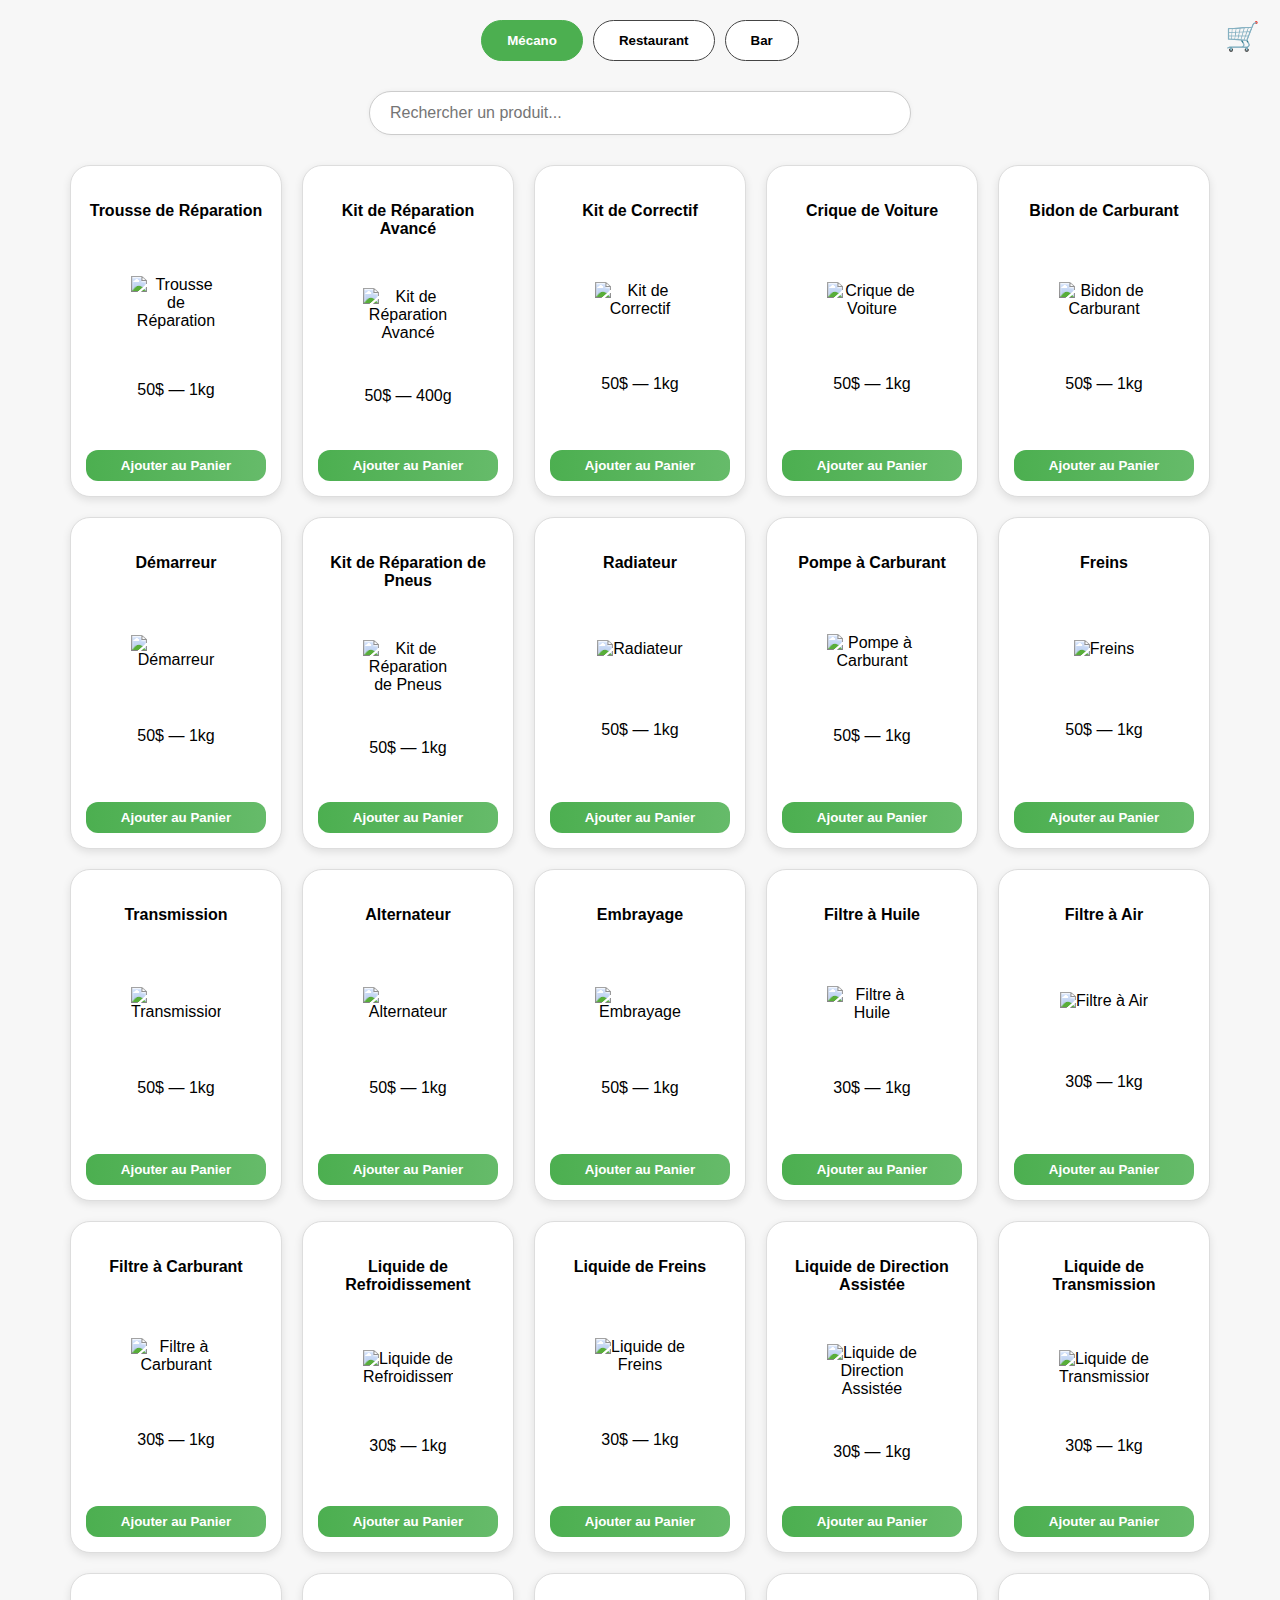
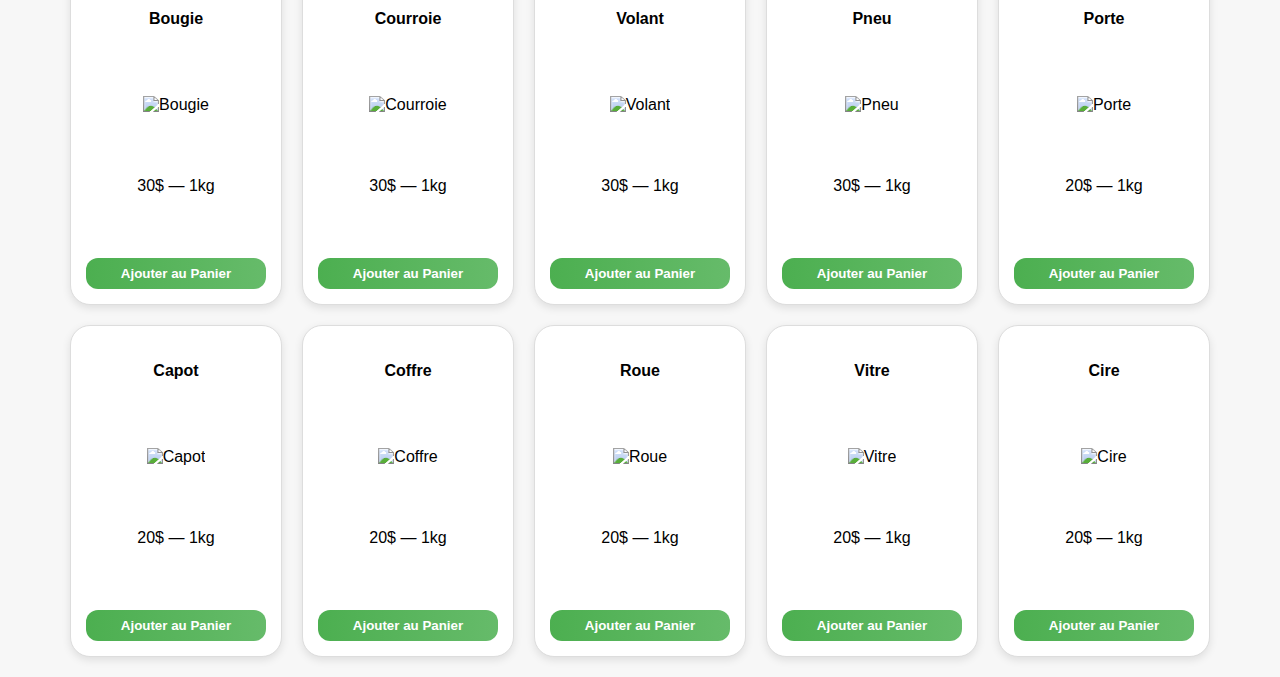
==== index.html @ b447a34f "ajout poids" ====
<!DOCTYPE html>
<html lang="fr">

<head>
  <meta charset="UTF-8" />
  <meta name="viewport" content="width=device-width, initial-scale=1.0" />
  <title>Boutique RP</title>
  <link rel="stylesheet" href="style.css">
</head>

<body>

  <div class="nav">
    <button onclick="filterSection('mecano')" id="btn-mecano">Mécano</button>
    <button onclick="filterSection('restaurant')" id="btn-restaurant">Restaurant</button>
    <button onclick="filterSection('bar')" id="btn-bar">Bar</button>
  </div>

  <div class="cart-icon" onclick="goToCart()">
    🛒
    <span id="cart-count">0</span>
  </div>


  <div id="notif"
    style="display: none; position: fixed; top: 20px; right: 120px; background: #4caf50; color: white; padding: 10px 20px; border-radius: 8px; z-index: 1000;">
    Produit ajouté au panier !
  </div>



  <div class="search-container">
    <input type="text" id="search-input" placeholder="Rechercher un produit..." oninput="filterProducts()">
  </div>

  <div class="products" id="product-list">
    <!-- Les produits dynamiques seront injectés ici -->
  </div>

  <script>
    const products = {
      mecano: [
        { name: "Trousse de Réparation", price: 50, weight: 1.0, unit: "kg", img: "https://cdn-icons-png.flaticon.com/512/1046/1046756.png" },
        { name: "Kit de Réparation Avancé", price: 50, weight: 0.4,unit: "g", img: "https://cdn-icons-png.flaticon.com/512/1046/1046766.png" },
        { name: "Kit de Correctif", price: 50, weight: 1.0,unit: "kg", img: "https://cdn-icons-png.flaticon.com/512/1046/1046775.png" },
        { name: "Crique de Voiture", price: 50, weight: 1.0,unit: "kg", img: "https://cdn-icons-png.flaticon.com/512/809/809957.png" },
        { name: "Bidon de Carburant", price: 50, weight: 1.0,unit: "kg", img: "https://cdn-icons-png.flaticon.com/512/1147/1147930.png" },
        { name: "Démarreur", price: 50, weight: 1.0,unit: "kg", img: "https://cdn-icons-png.flaticon.com/512/4264/4264749.png" },
        { name: "Kit de Réparation de Pneus", price: 50, weight: 1.0,unit: "kg", img: "https://cdn-icons-png.flaticon.com/512/590/590673.png" },
        { name: "Radiateur", price: 50, weight: 1.0,unit: "kg", img: "https://cdn-icons-png.flaticon.com/512/590/590690.png" },
        { name: "Pompe à Carburant", price: 50, weight: 1.0,unit: "kg", img: "https://cdn-icons-png.flaticon.com/512/590/590669.png" },
        { name: "Freins", price: 50, weight: 1.0,unit: "kg", img: "https://cdn-icons-png.flaticon.com/512/590/590675.png" },
        { name: "Transmission", price: 50, weight: 1.0,unit: "kg", img: "https://cdn-icons-png.flaticon.com/512/590/590692.png" },
        { name: "Alternateur", price: 50, weight: 1.0,unit: "kg", img: "https://cdn-icons-png.flaticon.com/512/590/590693.png" },
        { name: "Embrayage", price: 50, weight: 1.0,unit: "kg", img: "https://cdn-icons-png.flaticon.com/512/590/590691.png" },
        { name: "Filtre à Huile", price: 30, weight: 1.0,unit: "kg", img: "https://cdn-icons-png.flaticon.com/512/1046/1046760.png" },
        { name: "Filtre à Air", price: 30, weight: 1.0,unit: "kg", img: "https://cdn-icons-png.flaticon.com/512/1046/1046760.png" },
        { name: "Filtre à Carburant", price: 30, weight: 1.0,unit: "kg", img: "https://cdn-icons-png.flaticon.com/512/1046/1046760.png" },
        { name: "Liquide de Refroidissement", price: 30, weight: 1.0,unit: "kg", img: "https://cdn-icons-png.flaticon.com/512/1046/1046752.png" },
        { name: "Liquide de Freins", price: 30, weight: 1.0,unit: "kg", img: "https://cdn-icons-png.flaticon.com/512/1046/1046752.png" },
        { name: "Liquide de Direction Assistée", price: 30, weight: 1.0,unit: "kg", img: "https://cdn-icons-png.flaticon.com/512/1046/1046752.png" },
        { name: "Liquide de Transmission", price: 30, weight: 1.0,unit: "kg", img: "https://cdn-icons-png.flaticon.com/512/1046/1046752.png" },
        { name: "Bougie", price: 30, weight: 1.0,unit: "kg", img: "https://cdn-icons-png.flaticon.com/512/1046/1046750.png" },
        { name: "Courroie", price: 30, weight: 1.0,unit: "kg", img: "https://cdn-icons-png.flaticon.com/512/1046/1046750.png" },
        { name: "Volant", price: 30, weight: 1.0,unit: "kg", img: "https://cdn-icons-png.flaticon.com/512/1046/1046784.png" },
        { name: "Pneu", price: 30, weight: 1.0,unit: "kg", img: "https://cdn-icons-png.flaticon.com/512/590/590688.png" },
        { name: "Porte", price: 20, weight: 1.0,unit: "kg", img: "https://cdn-icons-png.flaticon.com/512/1046/1046756.png" },
        { name: "Capot", price: 20, weight: 1.0,unit: "kg", img: "https://cdn-icons-png.flaticon.com/512/1046/1046756.png" },
        { name: "Coffre", price: 20, weight: 1.0,unit: "kg", img: "https://cdn-icons-png.flaticon.com/512/1046/1046756.png" },
        { name: "Roue", price: 20, weight: 1.0,unit: "kg", img: "https://cdn-icons-png.flaticon.com/512/1046/1046756.png" },
        { name: "Vitre", price: 20, weight: 1.0,unit: "kg", img: "https://cdn-icons-png.flaticon.com/512/1046/1046756.png" },
        { name: "Cire", price: 20, weight: 1.0,unit: "kg", img: "https://cdn-icons-png.flaticon.com/512/1046/1046756.png" }
      ],
      restaurant: [
        { name: "Biberon de Sauce Mayo", price: 10, weight: 1.0,unit: "kg", img: "https://cdn-icons-png.flaticon.com/512/1046/1046784.png" },
        { name: "Biberon de Sauce Ketchup", price: 10, weight: 1.0,unit: "kg", img: "https://cdn-icons-png.flaticon.com/512/1046/1046760.png" },
        { name: "Biberon de Sauce Poivre", price: 10, weight: 1.0,unit: "kg", img: "https://cdn-icons-png.flaticon.com/512/590/590663.png" },
        { name: "Biberon de Sauce Blanche", price: 10, weight: 1.0,unit: "kg", img: "https://cdn-icons-png.flaticon.com/512/1046/1046775.png" },
        { name: "Sauce Harissa", price: 10, weight: 1.0,unit: "kg", img: "https://cdn-icons-png.flaticon.com/512/1046/1046756.png" },
        { name: "Sauce Béarnaise", price: 10, weight: 1.0,unit: "kg", img: "https://cdn-icons-png.flaticon.com/512/1046/1046766.png" },
        { name: "Sauce Biggy Burger", price: 10, weight: 1.0,unit: "kg", img: "https://cdn-icons-png.flaticon.com/512/877/877951.png" },
        { name: "Sauce Aigre Douce", price: 10, weight: 1.0,unit: "kg", img: "https://cdn-icons-png.flaticon.com/512/1046/1046752.png" },
        { name: "Sauce Poisson", price: 10, weight: 1.0,unit: "kg", img: "https://cdn-icons-png.flaticon.com/512/1046/1046750.png" },
        { name: "Tabasco", price: 10, weight: 1.0,unit: "kg", img: "https://cdn-icons-png.flaticon.com/512/1147/1147545.png" },
        { name: "Sac de Nuggets", price: 10, weight: 1.0,unit: "kg", img: "https://cdn-icons-png.flaticon.com/512/590/590686.png" },
        { name: "Sac de Frites", price: 10, weight: 1.0,unit: "kg", img: "https://cdn-icons-png.flaticon.com/512/3075/3075977.png" },
        { name: "Sac d’Oignons Rings", price: 10, weight: 1.0,unit: "kg", img: "https://cdn-icons-png.flaticon.com/512/590/590690.png" },
        { name: "Sac de Tenders", price: 10, weight: 1.0,unit: "kg", img: "https://cdn-icons-png.flaticon.com/512/590/590687.png" },
        { name: "Pain Sandwich", price: 3, weight: 1.0,unit: "kg", img: "https://cdn-icons-png.flaticon.com/512/590/590685.png" },
        { name: "Pain de Mie", price: 3, weight: 1.0,unit: "kg", img: "https://cdn-icons-png.flaticon.com/512/616/616408.png" },
        { name: "Pain", price: 3, weight: 1.0,unit: "kg", img: "https://cdn-icons-png.flaticon.com/512/135/135763.png" },
        { name: "Oignon", price: 2, weight: 1.0,unit: "kg", img: "https://cdn-icons-png.flaticon.com/512/4264/4264749.png" },
        { name: "Salade", price: 2, weight: 1.0,unit: "kg", img: "https://cdn-icons-png.flaticon.com/512/4264/4264783.png" },
        { name: "Champignon", price: 2, weight: 1.0,unit: "kg", img: "https://cdn-icons-png.flaticon.com/512/135/135646.png" },
        { name: "Avocat", price: 2, weight: 1.0,unit: "kg", img: "https://cdn-icons-png.flaticon.com/512/590/590673.png" },
        { name: "Oignon Frit", price: 2, weight: 1.0,unit: "kg", img: "https://cdn-icons-png.flaticon.com/512/4264/4264695.png" },
        { name: "Concombre", price: 2, weight: 1.0,unit: "kg", img: "https://cdn-icons-png.flaticon.com/512/4264/4264743.png" },
        { name: "Pomme de Terre", price: 2, weight: 1.0,unit: "kg", img: "https://cdn-icons-png.flaticon.com/512/590/590688.png" },
        { name: "Carotte", price: 2, weight: 1.0,unit: "kg", img: "https://cdn-icons-png.flaticon.com/512/135/135687.png" },
        { name: "Piment", price: 2, weight: 1.0,unit: "kg", img: "https://cdn-icons-png.flaticon.com/512/4264/4264725.png" },
        { name: "Pomme", price: 2, weight: 1.0,unit: "kg", img: "https://cdn-icons-png.flaticon.com/512/590/590685.png" },
        { name: "Poulet", price: 2, weight: 1.0,unit: "kg", img: "https://cdn-icons-png.flaticon.com/512/590/590695.png" },
        { name: "Jambon", price: 2, weight: 1.0,unit: "kg", img: "https://cdn-icons-png.flaticon.com/512/590/590672.png" },
        { name: "Bacon", price: 2, weight: 1.0,unit: "kg", img: "https://cdn-icons-png.flaticon.com/512/590/590675.png" },
        { name: "Gambas", price: 2, weight: 1.0,unit: "kg", img: "https://cdn-icons-png.flaticon.com/512/3049/3049401.png" },
        { name: "Saucisse", price: 2, weight: 1.0,unit: "kg", img: "https://cdn-icons-png.flaticon.com/512/590/590669.png" },
        { name: "Chorizo", price: 2, weight: 1.0,unit: "kg", img: "https://cdn-icons-png.flaticon.com/512/2535/2535521.png" },
        { name: "Steak de Soja", price: 2, weight: 1.0,unit: "kg", img: "https://cdn-icons-png.flaticon.com/512/590/590691.png" },
        { name: "Oeuf", price: 2, weight: 1.0,unit: "kg", img: "https://cdn-icons-png.flaticon.com/512/184/184514.png" },
        { name: "Perles", price: 2, weight: 1.0,unit: "kg", img: "https://cdn-icons-png.flaticon.com/512/2769/2769276.png" },
        { name: "Mozzarella", price: 2, weight: 1.0,unit: "kg", img: "https://cdn-icons-png.flaticon.com/512/590/590693.png" },
        { name: "Tranches de Fromage", price: 2, weight: 1.0,unit: "kg", img: "https://cdn-icons-png.flaticon.com/512/590/590692.png" },
        { name: "Tortilla", price: 2, weight: 1.0,unit: "kg", img: "https://cdn-icons-png.flaticon.com/512/590/590695.png" },
        { name: "Pâte à Lasagne", price: 2, weight: 1.0,unit: "kg", img: "https://cdn-icons-png.flaticon.com/512/3187/3187909.png" },
        { name: "Farine", price: 2, weight: 1.0,unit: "kg", img: "https://cdn-icons-png.flaticon.com/512/2707/2707424.png" },
        { name: "Crème Anglaise", price: 2, weight: 1.0,unit: "kg", img: "https://cdn-icons-png.flaticon.com/512/2707/2707424.png" },
        { name: "Chocolat", price: 2, weight: 1.0,unit: "kg", img: "https://cdn-icons-png.flaticon.com/512/2707/2707424.png" }
      ],
      bar: [
        { name: "Liqueur de Pèche", price: 2, weight: 1.0,unit: "kg", img: "images/bar/peche.png" },
        { name: "Jus de Pamplemousse", price: 2, weight: 1.0,unit: "kg", img: "images/bar/pamplemousse.png" },
        { name: "Jus de Framboise", price: 2, weight: 1.0,unit: "kg", img: "images/bar/framboise.png" },
        { name: "Jus de Cranberry", price: 2, weight: 1.0,unit: "kg", img: "images/bar/cranberry.png" },
        { name: "Jus d'Abricot", price: 2, weight: 1.0,unit: "kg", img: "images/bar/abricot.png" },
        { name: "Jus d'Orange", price: 2, weight: 1.0,unit: "kg", img: "images/bar/orange.png" },
        { name: "Jus d'Ananas", price: 2, weight: 1.0,unit: "kg", img: "images/bar/ananas.png" },
        { name: "Jus de Citron", price: 2, weight: 1.0,unit: "kg", img: "images/bar/citron.png" },
        { name: "Verre à Cocktail", price: 2, weight: 1.0,unit: "kg", img: "images/bar/verre_cocktail.png" },
        { name: "Feuille de Basilic", price: 2, weight: 1.0,unit: "kg", img: "images/bar/feuille_basilic.png" },
        { name: "Feuille de Menthe", price: 2, weight: 1.0,unit: "kg", img: "images/bar/feuille_menthe.png" },
        { name: "Citron", price: 2, weight: 1.0,unit: "kg", img: "images/bar/citron_entier.png" },
        { name: "Mangue", price: 2, weight: 1.0,unit: "kg", img: "images/bar/mangue.png" },
        { name: "Banane", price: 2, weight: 1.0,unit: "kg", img: "images/bar/banane.png" },
        { name: "Junk Energy Drink", price: 2, weight: 1.0,unit: "kg", img: "images/bar/energy_drink.png" },
        { name: "Sirop de Grenadine", price: 2, weight: 1.0,unit: "kg", img: "images/bar/grenadine.png" },
        { name: "Sirop de Sucre de Canne", price: 2, weight: 1.0,unit: "kg", img: "images/bar/sucre_canne.png" },
        { name: "Sucre", price: 2, weight: 1.0,unit: "kg", img: "images/bar/sucre.png" },
        { name: "Limonade Rose", price: 2, weight: 1.0,unit: "kg", img: "images/bar/limonade_rose.png" }
      ],
    };

    let currentSection = "mecano";

    function getCart() {
      return JSON.parse(localStorage.getItem("cart")) || [];
    }

    function setCart(cart) {
      localStorage.setItem("cart", JSON.stringify(cart));
    }

    function updateCartCount() {
      const cart = getCart();
      const total = cart.reduce((sum, item) => sum + item.quantity, 0);
      const countEl = document.getElementById("cart-count");

      if (total > 0) {
        countEl.style.display = "inline-block";
        countEl.textContent = total;
      } else {
        countEl.style.display = "none";
      }
    }

    function addToCart(name, price, img, weight, unit) {
      let cart = getCart();
      const existing = cart.find(p => p.name === name);
      if (existing) {
        existing.quantity += 1;
      } else {
        cart.push({ name, price, quantity: 1, img, weight, unit });
      }
      setCart(cart);
      updateCartCount();

      // Affichage visuel sans alerte
      const notif = document.getElementById("notif");
      notif.textContent = `${name} ajouté au panier !`;
      notif.style.display = "block";
      setTimeout(() => {
        notif.style.display = "none";
      }, 2000);
    }

    function filterSection(section) {
      currentSection = section;
      document.querySelectorAll(".nav button").forEach(btn => btn.classList.remove("active"));
      document.getElementById(`btn-${section}`).classList.add("active");
      document.getElementById("search-input").value = "";
      renderProducts(products[section]);
    }

    function renderProducts(list) {
      const container = document.getElementById("product-list");
      container.innerHTML = "";

      list.forEach(product => {
        const safeName = product.name.replace(/'/g, "\\'");
        const safeImg = product.img ? product.img.replace(/'/g, "\\'") : '';

        const div = document.createElement("div");
        div.className = "product";
        div.innerHTML = `
      <h4>${product.name}</h4>
      ${product.img ? `<img src="${product.img}" alt="${product.name}" />` : ''}
      <p>${product.price}$ — ${product.weight ? (product.unit === 'g' ? product.weight * 1000 + 'g' : product.weight + 'kg') : "?"}</p>
      <button class="add-btn" onclick="addToCart('${safeName}', ${product.price}, '${safeImg}', ${product.weight || 0}, '${product.unit || ''}')">Ajouter au Panier</button>
`;
        div.style.opacity = 0;
        container.appendChild(div);
        setTimeout(() => div.style.opacity = 1, 50);
      });
    }

    function filterProducts() {
      const search = document.getElementById("search-input").value.toLowerCase();
      const filtered = products[currentSection].filter(product => product.name.toLowerCase().includes(search));
      renderProducts(filtered);
    }

    function goToCart() {
      window.location.href = "panier.html";
    }

    // Initialisation
    document.addEventListener("DOMContentLoaded", () => {
      const urlParams = new URLSearchParams(window.location.search);
      const section = urlParams.get("section") || "mecano";
      filterSection(section);
      updateCartCount();
    });


  </script>
</body>

</html>
---- style.css ----
body {
  font-family: Arial, sans-serif;
  margin: 0;
  padding: 20px;
  background-color: #f7f7f7;
}

.nav {
  display: flex;
  justify-content: center;
  gap: 10px;
  margin-bottom: 30px;
  flex-wrap: wrap;
}

.nav button {
  padding: 12px 25px;
  border-radius: 30px;
  border: 1px solid #444;
  background-color: white;
  cursor: pointer;
  transition: all 0.3s;
  font-weight: 600;
}

.nav button:hover {
  background-color: #444;
  color: white;
}

.nav button.active {
  background-color: #4CAF50;
  color: white;
  border-color: #4CAF50;
}

.products {
  display: flex;
  flex-wrap: wrap;
  justify-content: center;
  gap: 20px;
}

.product {
  width: 180px;
  height: 300px;
  /* ← fixe la hauteur */
  display: flex;
  flex-direction: column;
  justify-content: space-between;
  /* espace entre haut (titre/image) et bas (bouton) */
  background-color: white;
  border: 1px solid #ddd;
  border-radius: 20px;
  padding: 15px;
  text-align: center;
  box-shadow: 0 3px 8px rgba(0, 0, 0, 0.1);
  transition: transform 0.2s ease, box-shadow 0.2s ease;
}

.product img {
  max-width: 90px;
  max-height: 90px; /* ← ajoute cette ligne */
  margin: 10px auto;
  display: block;
  object-fit: contain; /* pour éviter la déformation */
}


.product:hover {
  transform: scale(1.04);
  box-shadow: 0 6px 12px rgba(0, 0, 0, 0.2);
}

.product img {
  max-width: 90px;
  margin: 10px auto;
  display: block;
}

.add-btn {
  margin-top: 10px;
  background: linear-gradient(to right, #4CAF50, #66BB6A);
  padding: 8px 16px;
  border-radius: 12px;
  border: none;
  color: white;
  font-weight: bold;
  cursor: pointer;
  transition: background 0.3s;
}

.add-btn:hover {
  background: linear-gradient(to right, #388E3C, #43A047);
}

.cart-icon {
  position: fixed;
  /* change de absolute à fixed */
  top: 20px;
  right: 20px;
  font-size: 28px;
  cursor: pointer;
  transition: transform 0.2s;
  z-index: 1001;
  /* pour qu'elle passe devant le reste */
}


.cart-icon:hover {
  transform: scale(1.15);
}

.search-container {
  max-width: 900px;
  margin: 0 auto 30px;
  text-align: center;
}

#search-input {
  width: 60%;
  max-width: 500px;
  padding: 12px 20px;
  border: 1px solid #ccc;
  border-radius: 25px;
  font-size: 16px;
  outline: none;
  transition: all 0.3s ease;
  box-shadow: 0 0 5px rgba(0, 0, 0, 0.05);
}

#search-input:focus {
  border-color: #66bb6a;
  box-shadow: 0 0 10px rgba(102, 187, 106, 0.3);
}

#cart-count {
  position: absolute;
  top: -8px;
  right: -8px;
  background: red;
  color: white;
  font-size: 12px;
  padding: 2px 6px;
  border-radius: 50%;
  display: none;
}

@media screen and (max-width: 600px) {
  .products {
    flex-direction: column;
    align-items: center;
  }

  .product {
    width: 80%;
  }
}
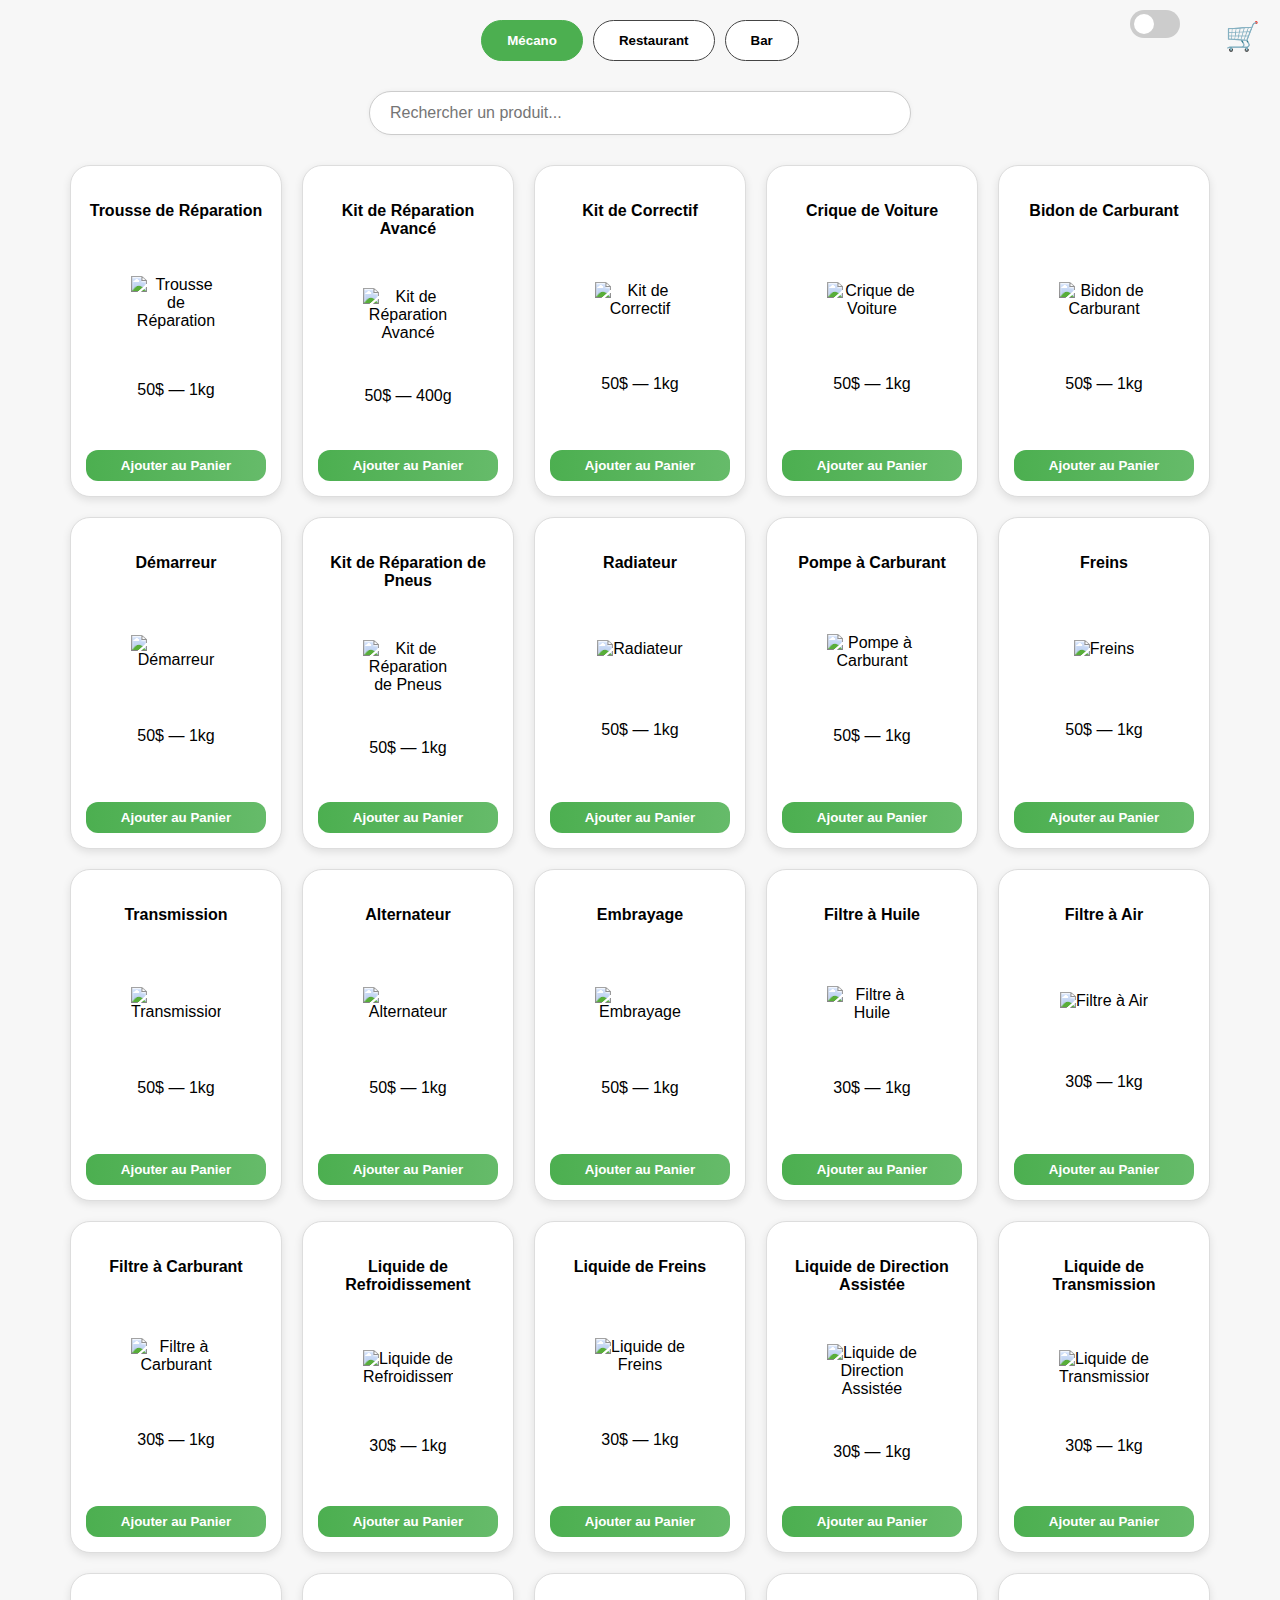
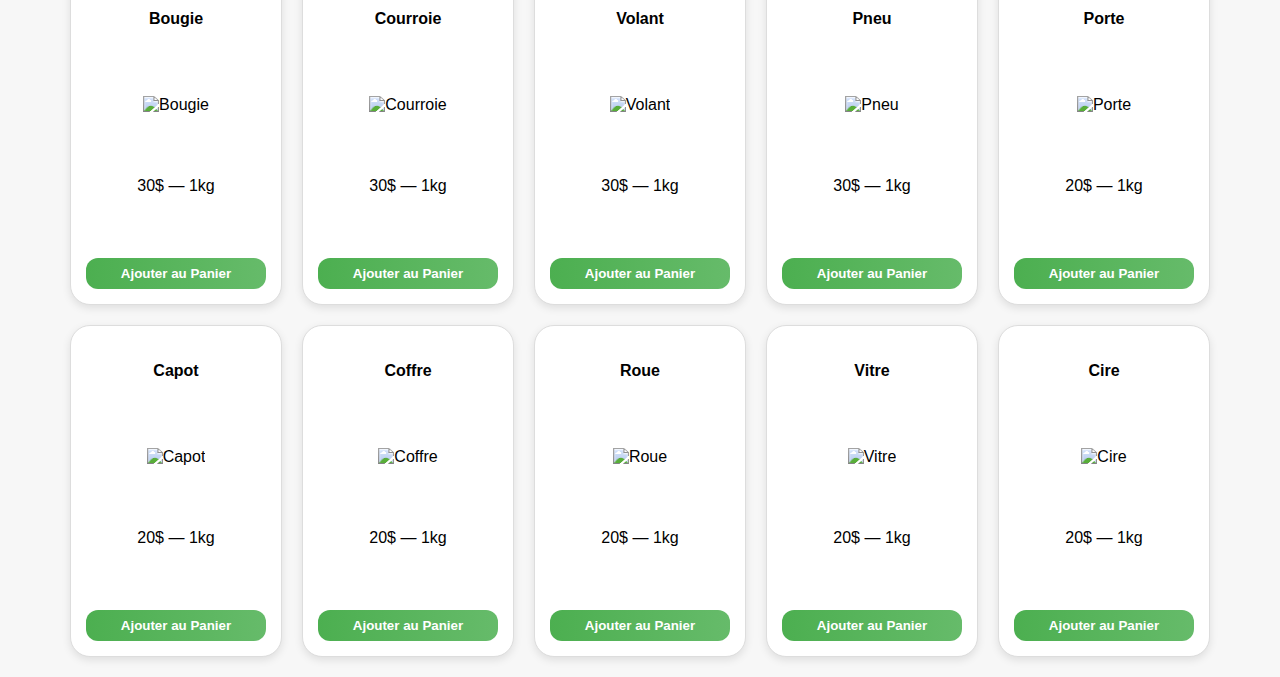
==== commit 0c9a426c: "facture et mode nuit" ====
--- a/index.html
+++ b/index.html
@@ -21,6 +21,10 @@
     <span id="cart-count">0</span>
   </div>
 
+  <label class="switch">
+    <input type="checkbox" id="dark-toggle">
+    <span class="slider round"></span>
+  </label>
 
   <div id="notif"
     style="display: none; position: fixed; top: 20px; right: 120px; background: #4caf50; color: white; padding: 10px 20px; border-radius: 8px; z-index: 1000;">
@@ -41,101 +45,101 @@
     const products = {
       mecano: [
         { name: "Trousse de Réparation", price: 50, weight: 1.0, unit: "kg", img: "https://cdn-icons-png.flaticon.com/512/1046/1046756.png" },
-        { name: "Kit de Réparation Avancé", price: 50, weight: 0.4,unit: "g", img: "https://cdn-icons-png.flaticon.com/512/1046/1046766.png" },
-        { name: "Kit de Correctif", price: 50, weight: 1.0,unit: "kg", img: "https://cdn-icons-png.flaticon.com/512/1046/1046775.png" },
-        { name: "Crique de Voiture", price: 50, weight: 1.0,unit: "kg", img: "https://cdn-icons-png.flaticon.com/512/809/809957.png" },
-        { name: "Bidon de Carburant", price: 50, weight: 1.0,unit: "kg", img: "https://cdn-icons-png.flaticon.com/512/1147/1147930.png" },
-        { name: "Démarreur", price: 50, weight: 1.0,unit: "kg", img: "https://cdn-icons-png.flaticon.com/512/4264/4264749.png" },
-        { name: "Kit de Réparation de Pneus", price: 50, weight: 1.0,unit: "kg", img: "https://cdn-icons-png.flaticon.com/512/590/590673.png" },
-        { name: "Radiateur", price: 50, weight: 1.0,unit: "kg", img: "https://cdn-icons-png.flaticon.com/512/590/590690.png" },
-        { name: "Pompe à Carburant", price: 50, weight: 1.0,unit: "kg", img: "https://cdn-icons-png.flaticon.com/512/590/590669.png" },
-        { name: "Freins", price: 50, weight: 1.0,unit: "kg", img: "https://cdn-icons-png.flaticon.com/512/590/590675.png" },
-        { name: "Transmission", price: 50, weight: 1.0,unit: "kg", img: "https://cdn-icons-png.flaticon.com/512/590/590692.png" },
-        { name: "Alternateur", price: 50, weight: 1.0,unit: "kg", img: "https://cdn-icons-png.flaticon.com/512/590/590693.png" },
-        { name: "Embrayage", price: 50, weight: 1.0,unit: "kg", img: "https://cdn-icons-png.flaticon.com/512/590/590691.png" },
-        { name: "Filtre à Huile", price: 30, weight: 1.0,unit: "kg", img: "https://cdn-icons-png.flaticon.com/512/1046/1046760.png" },
-        { name: "Filtre à Air", price: 30, weight: 1.0,unit: "kg", img: "https://cdn-icons-png.flaticon.com/512/1046/1046760.png" },
-        { name: "Filtre à Carburant", price: 30, weight: 1.0,unit: "kg", img: "https://cdn-icons-png.flaticon.com/512/1046/1046760.png" },
-        { name: "Liquide de Refroidissement", price: 30, weight: 1.0,unit: "kg", img: "https://cdn-icons-png.flaticon.com/512/1046/1046752.png" },
-        { name: "Liquide de Freins", price: 30, weight: 1.0,unit: "kg", img: "https://cdn-icons-png.flaticon.com/512/1046/1046752.png" },
-        { name: "Liquide de Direction Assistée", price: 30, weight: 1.0,unit: "kg", img: "https://cdn-icons-png.flaticon.com/512/1046/1046752.png" },
-        { name: "Liquide de Transmission", price: 30, weight: 1.0,unit: "kg", img: "https://cdn-icons-png.flaticon.com/512/1046/1046752.png" },
-        { name: "Bougie", price: 30, weight: 1.0,unit: "kg", img: "https://cdn-icons-png.flaticon.com/512/1046/1046750.png" },
-        { name: "Courroie", price: 30, weight: 1.0,unit: "kg", img: "https://cdn-icons-png.flaticon.com/512/1046/1046750.png" },
-        { name: "Volant", price: 30, weight: 1.0,unit: "kg", img: "https://cdn-icons-png.flaticon.com/512/1046/1046784.png" },
-        { name: "Pneu", price: 30, weight: 1.0,unit: "kg", img: "https://cdn-icons-png.flaticon.com/512/590/590688.png" },
-        { name: "Porte", price: 20, weight: 1.0,unit: "kg", img: "https://cdn-icons-png.flaticon.com/512/1046/1046756.png" },
-        { name: "Capot", price: 20, weight: 1.0,unit: "kg", img: "https://cdn-icons-png.flaticon.com/512/1046/1046756.png" },
-        { name: "Coffre", price: 20, weight: 1.0,unit: "kg", img: "https://cdn-icons-png.flaticon.com/512/1046/1046756.png" },
-        { name: "Roue", price: 20, weight: 1.0,unit: "kg", img: "https://cdn-icons-png.flaticon.com/512/1046/1046756.png" },
-        { name: "Vitre", price: 20, weight: 1.0,unit: "kg", img: "https://cdn-icons-png.flaticon.com/512/1046/1046756.png" },
-        { name: "Cire", price: 20, weight: 1.0,unit: "kg", img: "https://cdn-icons-png.flaticon.com/512/1046/1046756.png" }
+        { name: "Kit de Réparation Avancé", price: 50, weight: 0.4, unit: "g", img: "https://cdn-icons-png.flaticon.com/512/1046/1046766.png" },
+        { name: "Kit de Correctif", price: 50, weight: 1.0, unit: "kg", img: "https://cdn-icons-png.flaticon.com/512/1046/1046775.png" },
+        { name: "Crique de Voiture", price: 50, weight: 1.0, unit: "kg", img: "https://cdn-icons-png.flaticon.com/512/809/809957.png" },
+        { name: "Bidon de Carburant", price: 50, weight: 1.0, unit: "kg", img: "https://cdn-icons-png.flaticon.com/512/1147/1147930.png" },
+        { name: "Démarreur", price: 50, weight: 1.0, unit: "kg", img: "https://cdn-icons-png.flaticon.com/512/4264/4264749.png" },
+        { name: "Kit de Réparation de Pneus", price: 50, weight: 1.0, unit: "kg", img: "https://cdn-icons-png.flaticon.com/512/590/590673.png" },
+        { name: "Radiateur", price: 50, weight: 1.0, unit: "kg", img: "https://cdn-icons-png.flaticon.com/512/590/590690.png" },
+        { name: "Pompe à Carburant", price: 50, weight: 1.0, unit: "kg", img: "https://cdn-icons-png.flaticon.com/512/590/590669.png" },
+        { name: "Freins", price: 50, weight: 1.0, unit: "kg", img: "https://cdn-icons-png.flaticon.com/512/590/590675.png" },
+        { name: "Transmission", price: 50, weight: 1.0, unit: "kg", img: "https://cdn-icons-png.flaticon.com/512/590/590692.png" },
+        { name: "Alternateur", price: 50, weight: 1.0, unit: "kg", img: "https://cdn-icons-png.flaticon.com/512/590/590693.png" },
+        { name: "Embrayage", price: 50, weight: 1.0, unit: "kg", img: "https://cdn-icons-png.flaticon.com/512/590/590691.png" },
+        { name: "Filtre à Huile", price: 30, weight: 1.0, unit: "kg", img: "https://cdn-icons-png.flaticon.com/512/1046/1046760.png" },
+        { name: "Filtre à Air", price: 30, weight: 1.0, unit: "kg", img: "https://cdn-icons-png.flaticon.com/512/1046/1046760.png" },
+        { name: "Filtre à Carburant", price: 30, weight: 1.0, unit: "kg", img: "https://cdn-icons-png.flaticon.com/512/1046/1046760.png" },
+        { name: "Liquide de Refroidissement", price: 30, weight: 1.0, unit: "kg", img: "https://cdn-icons-png.flaticon.com/512/1046/1046752.png" },
+        { name: "Liquide de Freins", price: 30, weight: 1.0, unit: "kg", img: "https://cdn-icons-png.flaticon.com/512/1046/1046752.png" },
+        { name: "Liquide de Direction Assistée", price: 30, weight: 1.0, unit: "kg", img: "https://cdn-icons-png.flaticon.com/512/1046/1046752.png" },
+        { name: "Liquide de Transmission", price: 30, weight: 1.0, unit: "kg", img: "https://cdn-icons-png.flaticon.com/512/1046/1046752.png" },
+        { name: "Bougie", price: 30, weight: 1.0, unit: "kg", img: "https://cdn-icons-png.flaticon.com/512/1046/1046750.png" },
+        { name: "Courroie", price: 30, weight: 1.0, unit: "kg", img: "https://cdn-icons-png.flaticon.com/512/1046/1046750.png" },
+        { name: "Volant", price: 30, weight: 1.0, unit: "kg", img: "https://cdn-icons-png.flaticon.com/512/1046/1046784.png" },
+        { name: "Pneu", price: 30, weight: 1.0, unit: "kg", img: "https://cdn-icons-png.flaticon.com/512/590/590688.png" },
+        { name: "Porte", price: 20, weight: 1.0, unit: "kg", img: "https://cdn-icons-png.flaticon.com/512/1046/1046756.png" },
+        { name: "Capot", price: 20, weight: 1.0, unit: "kg", img: "https://cdn-icons-png.flaticon.com/512/1046/1046756.png" },
+        { name: "Coffre", price: 20, weight: 1.0, unit: "kg", img: "https://cdn-icons-png.flaticon.com/512/1046/1046756.png" },
+        { name: "Roue", price: 20, weight: 1.0, unit: "kg", img: "https://cdn-icons-png.flaticon.com/512/1046/1046756.png" },
+        { name: "Vitre", price: 20, weight: 1.0, unit: "kg", img: "https://cdn-icons-png.flaticon.com/512/1046/1046756.png" },
+        { name: "Cire", price: 20, weight: 1.0, unit: "kg", img: "https://cdn-icons-png.flaticon.com/512/1046/1046756.png" }
       ],
       restaurant: [
-        { name: "Biberon de Sauce Mayo", price: 10, weight: 1.0,unit: "kg", img: "https://cdn-icons-png.flaticon.com/512/1046/1046784.png" },
-        { name: "Biberon de Sauce Ketchup", price: 10, weight: 1.0,unit: "kg", img: "https://cdn-icons-png.flaticon.com/512/1046/1046760.png" },
-        { name: "Biberon de Sauce Poivre", price: 10, weight: 1.0,unit: "kg", img: "https://cdn-icons-png.flaticon.com/512/590/590663.png" },
-        { name: "Biberon de Sauce Blanche", price: 10, weight: 1.0,unit: "kg", img: "https://cdn-icons-png.flaticon.com/512/1046/1046775.png" },
-        { name: "Sauce Harissa", price: 10, weight: 1.0,unit: "kg", img: "https://cdn-icons-png.flaticon.com/512/1046/1046756.png" },
-        { name: "Sauce Béarnaise", price: 10, weight: 1.0,unit: "kg", img: "https://cdn-icons-png.flaticon.com/512/1046/1046766.png" },
-        { name: "Sauce Biggy Burger", price: 10, weight: 1.0,unit: "kg", img: "https://cdn-icons-png.flaticon.com/512/877/877951.png" },
-        { name: "Sauce Aigre Douce", price: 10, weight: 1.0,unit: "kg", img: "https://cdn-icons-png.flaticon.com/512/1046/1046752.png" },
-        { name: "Sauce Poisson", price: 10, weight: 1.0,unit: "kg", img: "https://cdn-icons-png.flaticon.com/512/1046/1046750.png" },
-        { name: "Tabasco", price: 10, weight: 1.0,unit: "kg", img: "https://cdn-icons-png.flaticon.com/512/1147/1147545.png" },
-        { name: "Sac de Nuggets", price: 10, weight: 1.0,unit: "kg", img: "https://cdn-icons-png.flaticon.com/512/590/590686.png" },
-        { name: "Sac de Frites", price: 10, weight: 1.0,unit: "kg", img: "https://cdn-icons-png.flaticon.com/512/3075/3075977.png" },
-        { name: "Sac d’Oignons Rings", price: 10, weight: 1.0,unit: "kg", img: "https://cdn-icons-png.flaticon.com/512/590/590690.png" },
-        { name: "Sac de Tenders", price: 10, weight: 1.0,unit: "kg", img: "https://cdn-icons-png.flaticon.com/512/590/590687.png" },
-        { name: "Pain Sandwich", price: 3, weight: 1.0,unit: "kg", img: "https://cdn-icons-png.flaticon.com/512/590/590685.png" },
-        { name: "Pain de Mie", price: 3, weight: 1.0,unit: "kg", img: "https://cdn-icons-png.flaticon.com/512/616/616408.png" },
-        { name: "Pain", price: 3, weight: 1.0,unit: "kg", img: "https://cdn-icons-png.flaticon.com/512/135/135763.png" },
-        { name: "Oignon", price: 2, weight: 1.0,unit: "kg", img: "https://cdn-icons-png.flaticon.com/512/4264/4264749.png" },
-        { name: "Salade", price: 2, weight: 1.0,unit: "kg", img: "https://cdn-icons-png.flaticon.com/512/4264/4264783.png" },
-        { name: "Champignon", price: 2, weight: 1.0,unit: "kg", img: "https://cdn-icons-png.flaticon.com/512/135/135646.png" },
-        { name: "Avocat", price: 2, weight: 1.0,unit: "kg", img: "https://cdn-icons-png.flaticon.com/512/590/590673.png" },
-        { name: "Oignon Frit", price: 2, weight: 1.0,unit: "kg", img: "https://cdn-icons-png.flaticon.com/512/4264/4264695.png" },
-        { name: "Concombre", price: 2, weight: 1.0,unit: "kg", img: "https://cdn-icons-png.flaticon.com/512/4264/4264743.png" },
-        { name: "Pomme de Terre", price: 2, weight: 1.0,unit: "kg", img: "https://cdn-icons-png.flaticon.com/512/590/590688.png" },
-        { name: "Carotte", price: 2, weight: 1.0,unit: "kg", img: "https://cdn-icons-png.flaticon.com/512/135/135687.png" },
-        { name: "Piment", price: 2, weight: 1.0,unit: "kg", img: "https://cdn-icons-png.flaticon.com/512/4264/4264725.png" },
-        { name: "Pomme", price: 2, weight: 1.0,unit: "kg", img: "https://cdn-icons-png.flaticon.com/512/590/590685.png" },
-        { name: "Poulet", price: 2, weight: 1.0,unit: "kg", img: "https://cdn-icons-png.flaticon.com/512/590/590695.png" },
-        { name: "Jambon", price: 2, weight: 1.0,unit: "kg", img: "https://cdn-icons-png.flaticon.com/512/590/590672.png" },
-        { name: "Bacon", price: 2, weight: 1.0,unit: "kg", img: "https://cdn-icons-png.flaticon.com/512/590/590675.png" },
-        { name: "Gambas", price: 2, weight: 1.0,unit: "kg", img: "https://cdn-icons-png.flaticon.com/512/3049/3049401.png" },
-        { name: "Saucisse", price: 2, weight: 1.0,unit: "kg", img: "https://cdn-icons-png.flaticon.com/512/590/590669.png" },
-        { name: "Chorizo", price: 2, weight: 1.0,unit: "kg", img: "https://cdn-icons-png.flaticon.com/512/2535/2535521.png" },
-        { name: "Steak de Soja", price: 2, weight: 1.0,unit: "kg", img: "https://cdn-icons-png.flaticon.com/512/590/590691.png" },
-        { name: "Oeuf", price: 2, weight: 1.0,unit: "kg", img: "https://cdn-icons-png.flaticon.com/512/184/184514.png" },
-        { name: "Perles", price: 2, weight: 1.0,unit: "kg", img: "https://cdn-icons-png.flaticon.com/512/2769/2769276.png" },
-        { name: "Mozzarella", price: 2, weight: 1.0,unit: "kg", img: "https://cdn-icons-png.flaticon.com/512/590/590693.png" },
-        { name: "Tranches de Fromage", price: 2, weight: 1.0,unit: "kg", img: "https://cdn-icons-png.flaticon.com/512/590/590692.png" },
-        { name: "Tortilla", price: 2, weight: 1.0,unit: "kg", img: "https://cdn-icons-png.flaticon.com/512/590/590695.png" },
-        { name: "Pâte à Lasagne", price: 2, weight: 1.0,unit: "kg", img: "https://cdn-icons-png.flaticon.com/512/3187/3187909.png" },
-        { name: "Farine", price: 2, weight: 1.0,unit: "kg", img: "https://cdn-icons-png.flaticon.com/512/2707/2707424.png" },
-        { name: "Crème Anglaise", price: 2, weight: 1.0,unit: "kg", img: "https://cdn-icons-png.flaticon.com/512/2707/2707424.png" },
-        { name: "Chocolat", price: 2, weight: 1.0,unit: "kg", img: "https://cdn-icons-png.flaticon.com/512/2707/2707424.png" }
+        { name: "Biberon de Sauce Mayo", price: 10, weight: 1.0, unit: "kg", img: "https://cdn-icons-png.flaticon.com/512/1046/1046784.png" },
+        { name: "Biberon de Sauce Ketchup", price: 10, weight: 1.0, unit: "kg", img: "https://cdn-icons-png.flaticon.com/512/1046/1046760.png" },
+        { name: "Biberon de Sauce Poivre", price: 10, weight: 1.0, unit: "kg", img: "https://cdn-icons-png.flaticon.com/512/590/590663.png" },
+        { name: "Biberon de Sauce Blanche", price: 10, weight: 1.0, unit: "kg", img: "https://cdn-icons-png.flaticon.com/512/1046/1046775.png" },
+        { name: "Sauce Harissa", price: 10, weight: 1.0, unit: "kg", img: "https://cdn-icons-png.flaticon.com/512/1046/1046756.png" },
+        { name: "Sauce Béarnaise", price: 10, weight: 1.0, unit: "kg", img: "https://cdn-icons-png.flaticon.com/512/1046/1046766.png" },
+        { name: "Sauce Biggy Burger", price: 10, weight: 1.0, unit: "kg", img: "https://cdn-icons-png.flaticon.com/512/877/877951.png" },
+        { name: "Sauce Aigre Douce", price: 10, weight: 1.0, unit: "kg", img: "https://cdn-icons-png.flaticon.com/512/1046/1046752.png" },
+        { name: "Sauce Poisson", price: 10, weight: 1.0, unit: "kg", img: "https://cdn-icons-png.flaticon.com/512/1046/1046750.png" },
+        { name: "Tabasco", price: 10, weight: 1.0, unit: "kg", img: "https://cdn-icons-png.flaticon.com/512/1147/1147545.png" },
+        { name: "Sac de Nuggets", price: 10, weight: 1.0, unit: "kg", img: "https://cdn-icons-png.flaticon.com/512/590/590686.png" },
+        { name: "Sac de Frites", price: 10, weight: 1.0, unit: "kg", img: "https://cdn-icons-png.flaticon.com/512/3075/3075977.png" },
+        { name: "Sac d’Oignons Rings", price: 10, weight: 1.0, unit: "kg", img: "https://cdn-icons-png.flaticon.com/512/590/590690.png" },
+        { name: "Sac de Tenders", price: 10, weight: 1.0, unit: "kg", img: "https://cdn-icons-png.flaticon.com/512/590/590687.png" },
+        { name: "Pain Sandwich", price: 3, weight: 1.0, unit: "kg", img: "https://cdn-icons-png.flaticon.com/512/590/590685.png" },
+        { name: "Pain de Mie", price: 3, weight: 1.0, unit: "kg", img: "https://cdn-icons-png.flaticon.com/512/616/616408.png" },
+        { name: "Pain", price: 3, weight: 1.0, unit: "kg", img: "https://cdn-icons-png.flaticon.com/512/135/135763.png" },
+        { name: "Oignon", price: 2, weight: 1.0, unit: "kg", img: "https://cdn-icons-png.flaticon.com/512/4264/4264749.png" },
+        { name: "Salade", price: 2, weight: 1.0, unit: "kg", img: "https://cdn-icons-png.flaticon.com/512/4264/4264783.png" },
+        { name: "Champignon", price: 2, weight: 1.0, unit: "kg", img: "https://cdn-icons-png.flaticon.com/512/135/135646.png" },
+        { name: "Avocat", price: 2, weight: 1.0, unit: "kg", img: "https://cdn-icons-png.flaticon.com/512/590/590673.png" },
+        { name: "Oignon Frit", price: 2, weight: 1.0, unit: "kg", img: "https://cdn-icons-png.flaticon.com/512/4264/4264695.png" },
+        { name: "Concombre", price: 2, weight: 1.0, unit: "kg", img: "https://cdn-icons-png.flaticon.com/512/4264/4264743.png" },
+        { name: "Pomme de Terre", price: 2, weight: 1.0, unit: "kg", img: "https://cdn-icons-png.flaticon.com/512/590/590688.png" },
+        { name: "Carotte", price: 2, weight: 1.0, unit: "kg", img: "https://cdn-icons-png.flaticon.com/512/135/135687.png" },
+        { name: "Piment", price: 2, weight: 1.0, unit: "kg", img: "https://cdn-icons-png.flaticon.com/512/4264/4264725.png" },
+        { name: "Pomme", price: 2, weight: 1.0, unit: "kg", img: "https://cdn-icons-png.flaticon.com/512/590/590685.png" },
+        { name: "Poulet", price: 2, weight: 1.0, unit: "kg", img: "https://cdn-icons-png.flaticon.com/512/590/590695.png" },
+        { name: "Jambon", price: 2, weight: 1.0, unit: "kg", img: "https://cdn-icons-png.flaticon.com/512/590/590672.png" },
+        { name: "Bacon", price: 2, weight: 1.0, unit: "kg", img: "https://cdn-icons-png.flaticon.com/512/590/590675.png" },
+        { name: "Gambas", price: 2, weight: 1.0, unit: "kg", img: "https://cdn-icons-png.flaticon.com/512/3049/3049401.png" },
+        { name: "Saucisse", price: 2, weight: 1.0, unit: "kg", img: "https://cdn-icons-png.flaticon.com/512/590/590669.png" },
+        { name: "Chorizo", price: 2, weight: 1.0, unit: "kg", img: "https://cdn-icons-png.flaticon.com/512/2535/2535521.png" },
+        { name: "Steak de Soja", price: 2, weight: 1.0, unit: "kg", img: "https://cdn-icons-png.flaticon.com/512/590/590691.png" },
+        { name: "Oeuf", price: 2, weight: 1.0, unit: "kg", img: "https://cdn-icons-png.flaticon.com/512/184/184514.png" },
+        { name: "Perles", price: 2, weight: 1.0, unit: "kg", img: "https://cdn-icons-png.flaticon.com/512/2769/2769276.png" },
+        { name: "Mozzarella", price: 2, weight: 1.0, unit: "kg", img: "https://cdn-icons-png.flaticon.com/512/590/590693.png" },
+        { name: "Tranches de Fromage", price: 2, weight: 1.0, unit: "kg", img: "https://cdn-icons-png.flaticon.com/512/590/590692.png" },
+        { name: "Tortilla", price: 2, weight: 1.0, unit: "kg", img: "https://cdn-icons-png.flaticon.com/512/590/590695.png" },
+        { name: "Pâte à Lasagne", price: 2, weight: 1.0, unit: "kg", img: "https://cdn-icons-png.flaticon.com/512/3187/3187909.png" },
+        { name: "Farine", price: 2, weight: 1.0, unit: "kg", img: "https://cdn-icons-png.flaticon.com/512/2707/2707424.png" },
+        { name: "Crème Anglaise", price: 2, weight: 1.0, unit: "kg", img: "https://cdn-icons-png.flaticon.com/512/2707/2707424.png" },
+        { name: "Chocolat", price: 2, weight: 1.0, unit: "kg", img: "https://cdn-icons-png.flaticon.com/512/2707/2707424.png" }
       ],
       bar: [
-        { name: "Liqueur de Pèche", price: 2, weight: 1.0,unit: "kg", img: "images/bar/peche.png" },
-        { name: "Jus de Pamplemousse", price: 2, weight: 1.0,unit: "kg", img: "images/bar/pamplemousse.png" },
-        { name: "Jus de Framboise", price: 2, weight: 1.0,unit: "kg", img: "images/bar/framboise.png" },
-        { name: "Jus de Cranberry", price: 2, weight: 1.0,unit: "kg", img: "images/bar/cranberry.png" },
-        { name: "Jus d'Abricot", price: 2, weight: 1.0,unit: "kg", img: "images/bar/abricot.png" },
-        { name: "Jus d'Orange", price: 2, weight: 1.0,unit: "kg", img: "images/bar/orange.png" },
-        { name: "Jus d'Ananas", price: 2, weight: 1.0,unit: "kg", img: "images/bar/ananas.png" },
-        { name: "Jus de Citron", price: 2, weight: 1.0,unit: "kg", img: "images/bar/citron.png" },
-        { name: "Verre à Cocktail", price: 2, weight: 1.0,unit: "kg", img: "images/bar/verre_cocktail.png" },
-        { name: "Feuille de Basilic", price: 2, weight: 1.0,unit: "kg", img: "images/bar/feuille_basilic.png" },
-        { name: "Feuille de Menthe", price: 2, weight: 1.0,unit: "kg", img: "images/bar/feuille_menthe.png" },
-        { name: "Citron", price: 2, weight: 1.0,unit: "kg", img: "images/bar/citron_entier.png" },
-        { name: "Mangue", price: 2, weight: 1.0,unit: "kg", img: "images/bar/mangue.png" },
-        { name: "Banane", price: 2, weight: 1.0,unit: "kg", img: "images/bar/banane.png" },
-        { name: "Junk Energy Drink", price: 2, weight: 1.0,unit: "kg", img: "images/bar/energy_drink.png" },
-        { name: "Sirop de Grenadine", price: 2, weight: 1.0,unit: "kg", img: "images/bar/grenadine.png" },
-        { name: "Sirop de Sucre de Canne", price: 2, weight: 1.0,unit: "kg", img: "images/bar/sucre_canne.png" },
-        { name: "Sucre", price: 2, weight: 1.0,unit: "kg", img: "images/bar/sucre.png" },
-        { name: "Limonade Rose", price: 2, weight: 1.0,unit: "kg", img: "images/bar/limonade_rose.png" }
+        { name: "Liqueur de Pèche", price: 2, weight: 1.0, unit: "kg", img: "images/bar/peche.png" },
+        { name: "Jus de Pamplemousse", price: 2, weight: 1.0, unit: "kg", img: "images/bar/pamplemousse.png" },
+        { name: "Jus de Framboise", price: 2, weight: 1.0, unit: "kg", img: "images/bar/framboise.png" },
+        { name: "Jus de Cranberry", price: 2, weight: 1.0, unit: "kg", img: "images/bar/cranberry.png" },
+        { name: "Jus d'Abricot", price: 2, weight: 1.0, unit: "kg", img: "images/bar/abricot.png" },
+        { name: "Jus d'Orange", price: 2, weight: 1.0, unit: "kg", img: "images/bar/orange.png" },
+        { name: "Jus d'Ananas", price: 2, weight: 1.0, unit: "kg", img: "images/bar/ananas.png" },
+        { name: "Jus de Citron", price: 2, weight: 1.0, unit: "kg", img: "images/bar/citron.png" },
+        { name: "Verre à Cocktail", price: 2, weight: 1.0, unit: "kg", img: "images/bar/verre_cocktail.png" },
+        { name: "Feuille de Basilic", price: 2, weight: 1.0, unit: "kg", img: "images/bar/feuille_basilic.png" },
+        { name: "Feuille de Menthe", price: 2, weight: 1.0, unit: "kg", img: "images/bar/feuille_menthe.png" },
+        { name: "Citron", price: 2, weight: 1.0, unit: "kg", img: "images/bar/citron_entier.png" },
+        { name: "Mangue", price: 2, weight: 1.0, unit: "kg", img: "images/bar/mangue.png" },
+        { name: "Banane", price: 2, weight: 1.0, unit: "kg", img: "images/bar/banane.png" },
+        { name: "Junk Energy Drink", price: 2, weight: 1.0, unit: "kg", img: "images/bar/energy_drink.png" },
+        { name: "Sirop de Grenadine", price: 2, weight: 1.0, unit: "kg", img: "images/bar/grenadine.png" },
+        { name: "Sirop de Sucre de Canne", price: 2, weight: 1.0, unit: "kg", img: "images/bar/sucre_canne.png" },
+        { name: "Sucre", price: 2, weight: 1.0, unit: "kg", img: "images/bar/sucre.png" },
+        { name: "Limonade Rose", price: 2, weight: 1.0, unit: "kg", img: "images/bar/limonade_rose.png" }
       ],
     };
 
@@ -230,6 +234,21 @@
       updateCartCount();
     });
 
+    document.addEventListener("DOMContentLoaded", () => {
+      const toggle = document.getElementById("dark-toggle");
+
+      // Active le dark mode si déjà activé précédemment
+      if (localStorage.getItem("darkMode") === "true") {
+        document.body.classList.add("dark-mode");
+        toggle.checked = true;
+      }
+
+      toggle.addEventListener("change", () => {
+        document.body.classList.toggle("dark-mode");
+        localStorage.setItem("darkMode", toggle.checked);
+      });
+    });
+
 
   </script>
 </body>
--- a/style.css
+++ b/style.css
@@ -146,6 +146,75 @@
   display: none;
 }
 
+/* ----- DARK MODE SWITCH ----- */
+.switch {
+  position: fixed;
+  top: 10px;
+  right: 100px;
+  width: 50px;
+  height: 28px;
+  z-index: 1000;
+}
+
+.switch input {
+  opacity: 0;
+  width: 0;
+  height: 0;
+}
+
+.slider {
+  position: absolute;
+  cursor: pointer;
+  top: 0;
+  left: 0;
+  right: 0;
+  bottom: 0;
+  background-color: #ccc;
+  transition: 0.4s;
+  border-radius: 34px;
+}
+
+.slider:before {
+  content: "";
+  position: absolute;
+  height: 20px;
+  width: 20px;
+  left: 4px;
+  bottom: 4px;
+  background-color: white;
+  transition: 0.4s;
+  border-radius: 50%;
+}
+
+input:checked + .slider {
+  background-color: #4caf50;
+}
+
+input:checked + .slider:before {
+  transform: translateX(22px);
+}
+
+/* DARK MODE STYLES */
+body.dark-mode {
+  background-color: #121212;
+  color: #e0e0e0;
+}
+
+body.dark-mode .product,
+body.dark-mode .cart-item {
+  background-color: #1e1e1e;
+  border: 1px solid #333;
+}
+
+body.dark-mode input,
+body.dark-mode select,
+body.dark-mode button {
+  background-color: #2a2a2a;
+  color: #fff;
+  border: 1px solid #444;
+}
+
+
 @media screen and (max-width: 600px) {
   .products {
     flex-direction: column;
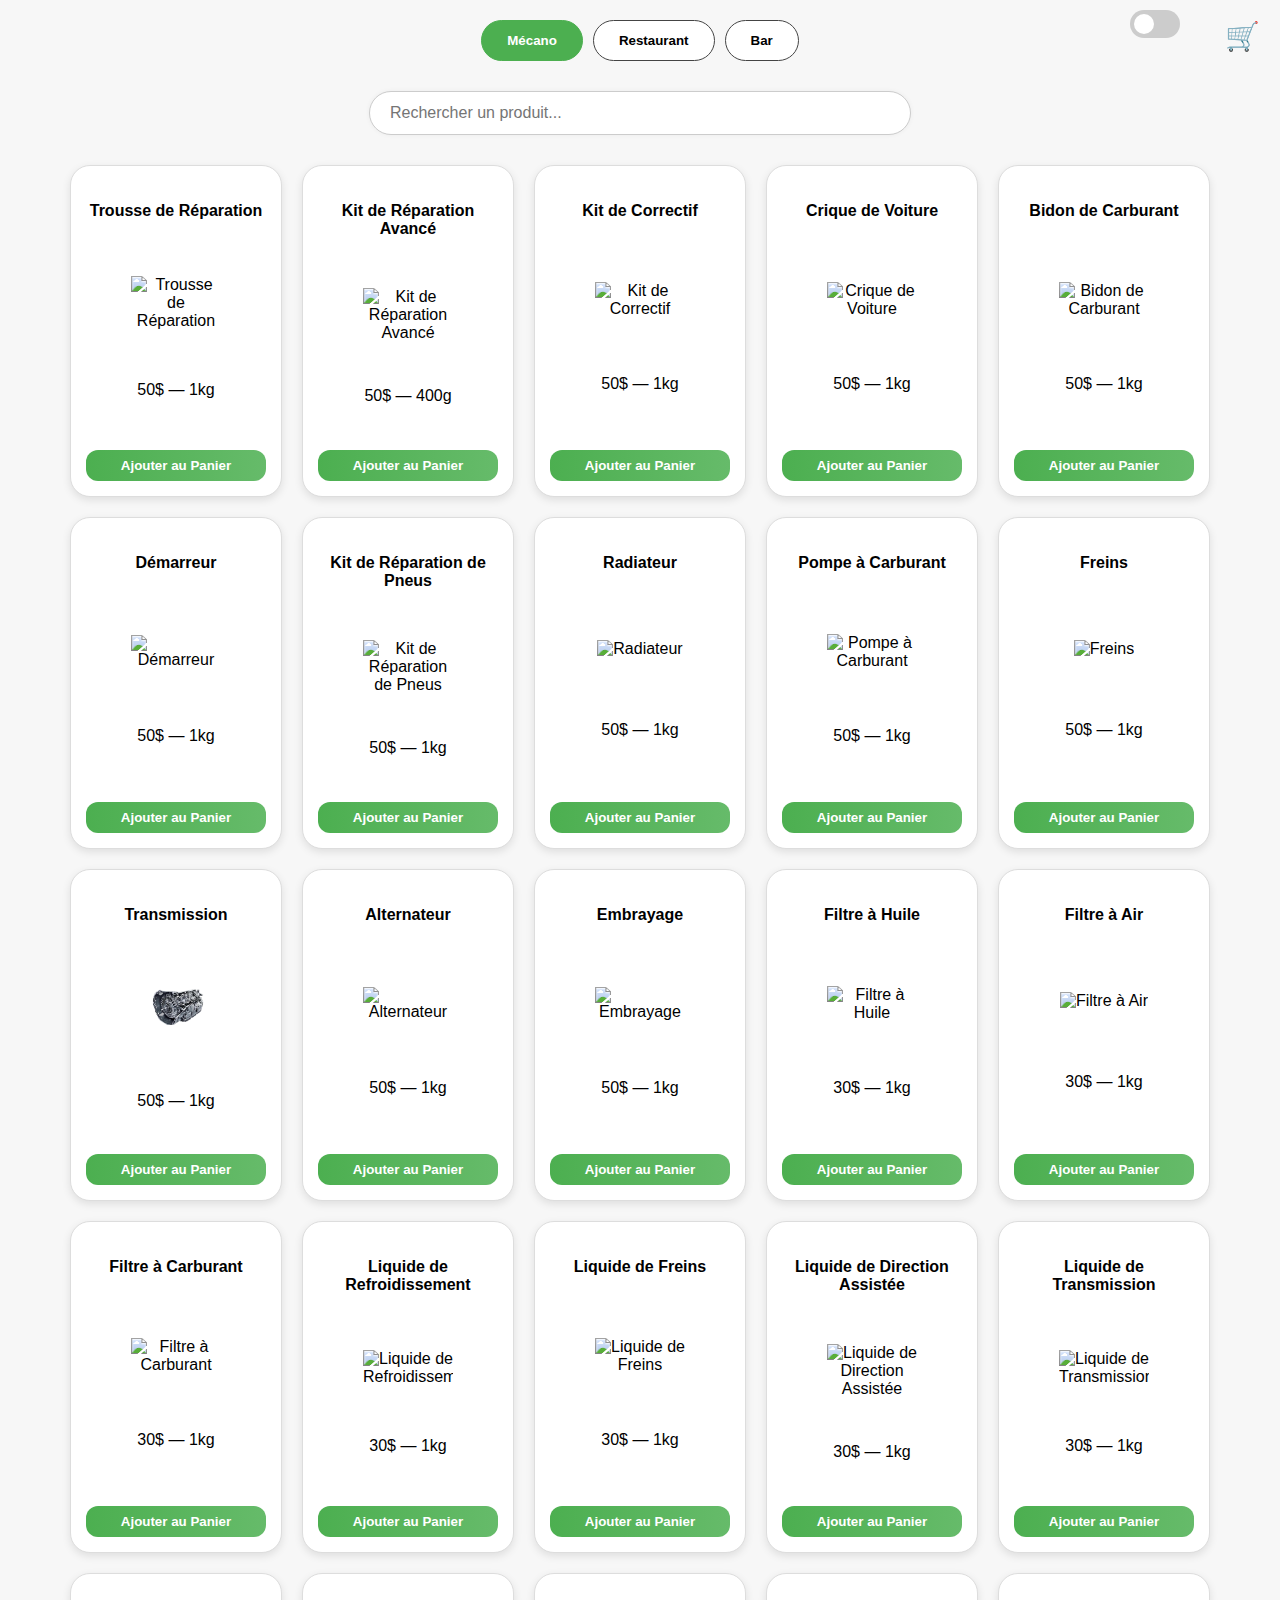
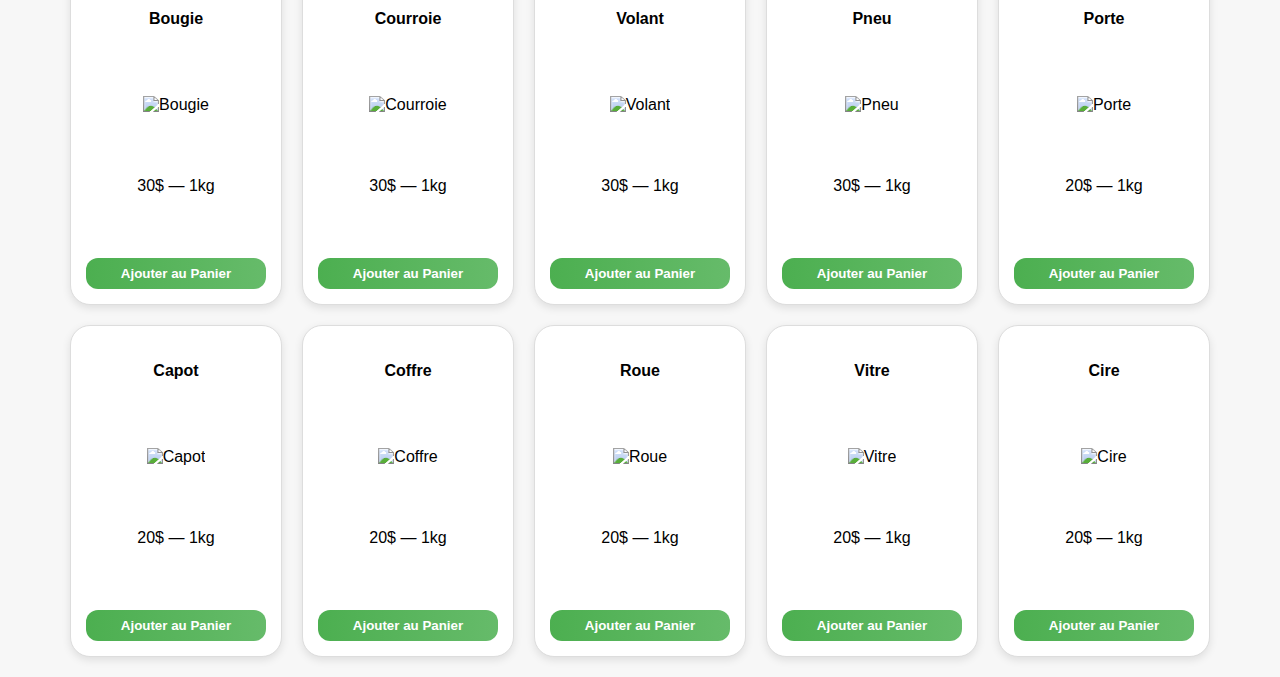
==== commit cbab4d32: "image" ====
--- a/index.html
+++ b/index.html
@@ -54,7 +54,7 @@
         { name: "Radiateur", price: 50, weight: 1.0, unit: "kg", img: "https://cdn-icons-png.flaticon.com/512/590/590690.png" },
         { name: "Pompe à Carburant", price: 50, weight: 1.0, unit: "kg", img: "https://cdn-icons-png.flaticon.com/512/590/590669.png" },
         { name: "Freins", price: 50, weight: 1.0, unit: "kg", img: "https://cdn-icons-png.flaticon.com/512/590/590675.png" },
-        { name: "Transmission", price: 50, weight: 1.0, unit: "kg", img: "https://cdn-icons-png.flaticon.com/512/590/590692.png" },
+        { name: "Transmission", price: 50, weight: 1.0, unit: "kg", img: "images/transmission.png" },
         { name: "Alternateur", price: 50, weight: 1.0, unit: "kg", img: "https://cdn-icons-png.flaticon.com/512/590/590693.png" },
         { name: "Embrayage", price: 50, weight: 1.0, unit: "kg", img: "https://cdn-icons-png.flaticon.com/512/590/590691.png" },
         { name: "Filtre à Huile", price: 30, weight: 1.0, unit: "kg", img: "https://cdn-icons-png.flaticon.com/512/1046/1046760.png" },
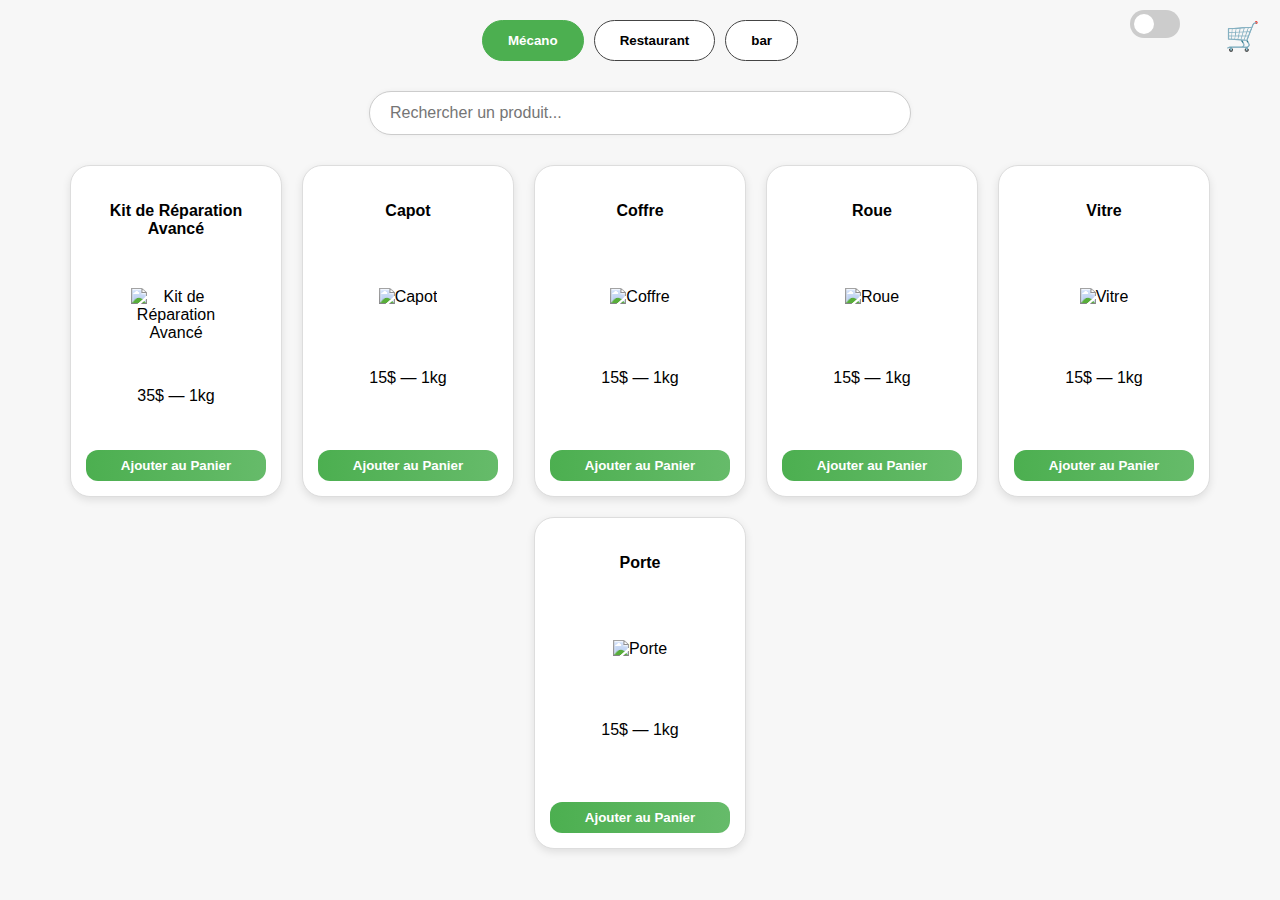
==== commit f72a0005: "image update" ====
--- a/index.html
+++ b/index.html
@@ -13,7 +13,7 @@
   <div class="nav">
     <button onclick="filterSection('mecano')" id="btn-mecano">Mécano</button>
     <button onclick="filterSection('restaurant')" id="btn-restaurant">Restaurant</button>
-    <button onclick="filterSection('bar')" id="btn-bar">Bar</button>
+    <button onclick="filterSection('bar')" id="btn-bar">bar</button>
   </div>
 
   <div class="cart-icon" onclick="goToCart()">
@@ -44,102 +44,98 @@
   <script>
     const products = {
       mecano: [
-        { name: "Trousse de Réparation", price: 50, weight: 1.0, unit: "kg", img: "https://cdn-icons-png.flaticon.com/512/1046/1046756.png" },
-        { name: "Kit de Réparation Avancé", price: 50, weight: 0.4, unit: "g", img: "https://cdn-icons-png.flaticon.com/512/1046/1046766.png" },
-        { name: "Kit de Correctif", price: 50, weight: 1.0, unit: "kg", img: "https://cdn-icons-png.flaticon.com/512/1046/1046775.png" },
-        { name: "Crique de Voiture", price: 50, weight: 1.0, unit: "kg", img: "https://cdn-icons-png.flaticon.com/512/809/809957.png" },
-        { name: "Bidon de Carburant", price: 50, weight: 1.0, unit: "kg", img: "https://cdn-icons-png.flaticon.com/512/1147/1147930.png" },
-        { name: "Démarreur", price: 50, weight: 1.0, unit: "kg", img: "https://cdn-icons-png.flaticon.com/512/4264/4264749.png" },
-        { name: "Kit de Réparation de Pneus", price: 50, weight: 1.0, unit: "kg", img: "https://cdn-icons-png.flaticon.com/512/590/590673.png" },
-        { name: "Radiateur", price: 50, weight: 1.0, unit: "kg", img: "https://cdn-icons-png.flaticon.com/512/590/590690.png" },
-        { name: "Pompe à Carburant", price: 50, weight: 1.0, unit: "kg", img: "https://cdn-icons-png.flaticon.com/512/590/590669.png" },
-        { name: "Freins", price: 50, weight: 1.0, unit: "kg", img: "https://cdn-icons-png.flaticon.com/512/590/590675.png" },
-        { name: "Transmission", price: 50, weight: 1.0, unit: "kg", img: "images/transmission.png" },
-        { name: "Alternateur", price: 50, weight: 1.0, unit: "kg", img: "https://cdn-icons-png.flaticon.com/512/590/590693.png" },
-        { name: "Embrayage", price: 50, weight: 1.0, unit: "kg", img: "https://cdn-icons-png.flaticon.com/512/590/590691.png" },
-        { name: "Filtre à Huile", price: 30, weight: 1.0, unit: "kg", img: "https://cdn-icons-png.flaticon.com/512/1046/1046760.png" },
-        { name: "Filtre à Air", price: 30, weight: 1.0, unit: "kg", img: "https://cdn-icons-png.flaticon.com/512/1046/1046760.png" },
-        { name: "Filtre à Carburant", price: 30, weight: 1.0, unit: "kg", img: "https://cdn-icons-png.flaticon.com/512/1046/1046760.png" },
-        { name: "Liquide de Refroidissement", price: 30, weight: 1.0, unit: "kg", img: "https://cdn-icons-png.flaticon.com/512/1046/1046752.png" },
-        { name: "Liquide de Freins", price: 30, weight: 1.0, unit: "kg", img: "https://cdn-icons-png.flaticon.com/512/1046/1046752.png" },
-        { name: "Liquide de Direction Assistée", price: 30, weight: 1.0, unit: "kg", img: "https://cdn-icons-png.flaticon.com/512/1046/1046752.png" },
-        { name: "Liquide de Transmission", price: 30, weight: 1.0, unit: "kg", img: "https://cdn-icons-png.flaticon.com/512/1046/1046752.png" },
-        { name: "Bougie", price: 30, weight: 1.0, unit: "kg", img: "https://cdn-icons-png.flaticon.com/512/1046/1046750.png" },
-        { name: "Courroie", price: 30, weight: 1.0, unit: "kg", img: "https://cdn-icons-png.flaticon.com/512/1046/1046750.png" },
-        { name: "Volant", price: 30, weight: 1.0, unit: "kg", img: "https://cdn-icons-png.flaticon.com/512/1046/1046784.png" },
-        { name: "Pneu", price: 30, weight: 1.0, unit: "kg", img: "https://cdn-icons-png.flaticon.com/512/590/590688.png" },
-        { name: "Porte", price: 20, weight: 1.0, unit: "kg", img: "https://cdn-icons-png.flaticon.com/512/1046/1046756.png" },
-        { name: "Capot", price: 20, weight: 1.0, unit: "kg", img: "https://cdn-icons-png.flaticon.com/512/1046/1046756.png" },
-        { name: "Coffre", price: 20, weight: 1.0, unit: "kg", img: "https://cdn-icons-png.flaticon.com/512/1046/1046756.png" },
-        { name: "Roue", price: 20, weight: 1.0, unit: "kg", img: "https://cdn-icons-png.flaticon.com/512/1046/1046756.png" },
-        { name: "Vitre", price: 20, weight: 1.0, unit: "kg", img: "https://cdn-icons-png.flaticon.com/512/1046/1046756.png" },
-        { name: "Cire", price: 20, weight: 1.0, unit: "kg", img: "https://cdn-icons-png.flaticon.com/512/1046/1046756.png" }
+        
+        { name: "Kit de Réparation Avancé", price: 35, weight: 1.0, unit: "kg", img: "images/mecano/.png" },
+        { name: "Capot", price: 15, weight: 1.0, unit: "kg", img: "images/mecano/.png" },
+        { name: "Coffre", price: 15, weight: 1.0, unit: "kg", img: "images/mecano/.png" },
+        { name: "Roue", price: 15, weight: 1.0, unit: "kg", img: "images/rmecano/.png" },
+        { name: "Vitre", price: 15, weight: 1.0, unit: "kg", img: "images/mecano/.png" }, 
+        { name: "Porte", price: 15, weight: 1.0, unit: "kg", img: "images/mecano/.png" }
       ],
+
       restaurant: [
-        { name: "Biberon de Sauce Mayo", price: 10, weight: 1.0, unit: "kg", img: "https://cdn-icons-png.flaticon.com/512/1046/1046784.png" },
-        { name: "Biberon de Sauce Ketchup", price: 10, weight: 1.0, unit: "kg", img: "https://cdn-icons-png.flaticon.com/512/1046/1046760.png" },
-        { name: "Biberon de Sauce Poivre", price: 10, weight: 1.0, unit: "kg", img: "https://cdn-icons-png.flaticon.com/512/590/590663.png" },
-        { name: "Biberon de Sauce Blanche", price: 10, weight: 1.0, unit: "kg", img: "https://cdn-icons-png.flaticon.com/512/1046/1046775.png" },
-        { name: "Sauce Harissa", price: 10, weight: 1.0, unit: "kg", img: "https://cdn-icons-png.flaticon.com/512/1046/1046756.png" },
-        { name: "Sauce Béarnaise", price: 10, weight: 1.0, unit: "kg", img: "https://cdn-icons-png.flaticon.com/512/1046/1046766.png" },
-        { name: "Sauce Biggy Burger", price: 10, weight: 1.0, unit: "kg", img: "https://cdn-icons-png.flaticon.com/512/877/877951.png" },
-        { name: "Sauce Aigre Douce", price: 10, weight: 1.0, unit: "kg", img: "https://cdn-icons-png.flaticon.com/512/1046/1046752.png" },
-        { name: "Sauce Poisson", price: 10, weight: 1.0, unit: "kg", img: "https://cdn-icons-png.flaticon.com/512/1046/1046750.png" },
-        { name: "Tabasco", price: 10, weight: 1.0, unit: "kg", img: "https://cdn-icons-png.flaticon.com/512/1147/1147545.png" },
-        { name: "Sac de Nuggets", price: 10, weight: 1.0, unit: "kg", img: "https://cdn-icons-png.flaticon.com/512/590/590686.png" },
-        { name: "Sac de Frites", price: 10, weight: 1.0, unit: "kg", img: "https://cdn-icons-png.flaticon.com/512/3075/3075977.png" },
-        { name: "Sac d’Oignons Rings", price: 10, weight: 1.0, unit: "kg", img: "https://cdn-icons-png.flaticon.com/512/590/590690.png" },
-        { name: "Sac de Tenders", price: 10, weight: 1.0, unit: "kg", img: "https://cdn-icons-png.flaticon.com/512/590/590687.png" },
-        { name: "Pain Sandwich", price: 3, weight: 1.0, unit: "kg", img: "https://cdn-icons-png.flaticon.com/512/590/590685.png" },
-        { name: "Pain de Mie", price: 3, weight: 1.0, unit: "kg", img: "https://cdn-icons-png.flaticon.com/512/616/616408.png" },
-        { name: "Pain", price: 3, weight: 1.0, unit: "kg", img: "https://cdn-icons-png.flaticon.com/512/135/135763.png" },
-        { name: "Oignon", price: 2, weight: 1.0, unit: "kg", img: "https://cdn-icons-png.flaticon.com/512/4264/4264749.png" },
-        { name: "Salade", price: 2, weight: 1.0, unit: "kg", img: "https://cdn-icons-png.flaticon.com/512/4264/4264783.png" },
-        { name: "Champignon", price: 2, weight: 1.0, unit: "kg", img: "https://cdn-icons-png.flaticon.com/512/135/135646.png" },
-        { name: "Avocat", price: 2, weight: 1.0, unit: "kg", img: "https://cdn-icons-png.flaticon.com/512/590/590673.png" },
-        { name: "Oignon Frit", price: 2, weight: 1.0, unit: "kg", img: "https://cdn-icons-png.flaticon.com/512/4264/4264695.png" },
-        { name: "Concombre", price: 2, weight: 1.0, unit: "kg", img: "https://cdn-icons-png.flaticon.com/512/4264/4264743.png" },
-        { name: "Pomme de Terre", price: 2, weight: 1.0, unit: "kg", img: "https://cdn-icons-png.flaticon.com/512/590/590688.png" },
-        { name: "Carotte", price: 2, weight: 1.0, unit: "kg", img: "https://cdn-icons-png.flaticon.com/512/135/135687.png" },
-        { name: "Piment", price: 2, weight: 1.0, unit: "kg", img: "https://cdn-icons-png.flaticon.com/512/4264/4264725.png" },
-        { name: "Pomme", price: 2, weight: 1.0, unit: "kg", img: "https://cdn-icons-png.flaticon.com/512/590/590685.png" },
-        { name: "Poulet", price: 2, weight: 1.0, unit: "kg", img: "https://cdn-icons-png.flaticon.com/512/590/590695.png" },
-        { name: "Jambon", price: 2, weight: 1.0, unit: "kg", img: "https://cdn-icons-png.flaticon.com/512/590/590672.png" },
-        { name: "Bacon", price: 2, weight: 1.0, unit: "kg", img: "https://cdn-icons-png.flaticon.com/512/590/590675.png" },
-        { name: "Gambas", price: 2, weight: 1.0, unit: "kg", img: "https://cdn-icons-png.flaticon.com/512/3049/3049401.png" },
-        { name: "Saucisse", price: 2, weight: 1.0, unit: "kg", img: "https://cdn-icons-png.flaticon.com/512/590/590669.png" },
-        { name: "Chorizo", price: 2, weight: 1.0, unit: "kg", img: "https://cdn-icons-png.flaticon.com/512/2535/2535521.png" },
-        { name: "Steak de Soja", price: 2, weight: 1.0, unit: "kg", img: "https://cdn-icons-png.flaticon.com/512/590/590691.png" },
-        { name: "Oeuf", price: 2, weight: 1.0, unit: "kg", img: "https://cdn-icons-png.flaticon.com/512/184/184514.png" },
-        { name: "Perles", price: 2, weight: 1.0, unit: "kg", img: "https://cdn-icons-png.flaticon.com/512/2769/2769276.png" },
-        { name: "Mozzarella", price: 2, weight: 1.0, unit: "kg", img: "https://cdn-icons-png.flaticon.com/512/590/590693.png" },
-        { name: "Tranches de Fromage", price: 2, weight: 1.0, unit: "kg", img: "https://cdn-icons-png.flaticon.com/512/590/590692.png" },
-        { name: "Tortilla", price: 2, weight: 1.0, unit: "kg", img: "https://cdn-icons-png.flaticon.com/512/590/590695.png" },
-        { name: "Pâte à Lasagne", price: 2, weight: 1.0, unit: "kg", img: "https://cdn-icons-png.flaticon.com/512/3187/3187909.png" },
-        { name: "Farine", price: 2, weight: 1.0, unit: "kg", img: "https://cdn-icons-png.flaticon.com/512/2707/2707424.png" },
-        { name: "Crème Anglaise", price: 2, weight: 1.0, unit: "kg", img: "https://cdn-icons-png.flaticon.com/512/2707/2707424.png" },
-        { name: "Chocolat", price: 2, weight: 1.0, unit: "kg", img: "https://cdn-icons-png.flaticon.com/512/2707/2707424.png" }
+        { name: "Pate à Pizza", price: 5, weight: 0.1, unit: "g", img: "images/restaurant/pate_a_pizza.png" },
+        { name: "Spaghetti", price: 5, weight: 0.1, unit: "g", img: "images/restaurant/spaghetti.png" },
+        { name: "Emmental", price: 5, weight: 0.1, unit: "g", img: "images/restaurant/emmental.png" },
+        { name: "EDAM", price: 5, weight: 0.1, unit: "g", img: "images/restaurant/edam.png" },
+        { name: "Bleu", price: 5, weight: 0.1, unit: "g", img: "images/restaurant/bleu.png" },
+        { name: "Ananas", price: 5, weight: 0.1, unit: "g", img: "images/restaurant/ananas.png" },
+        { name: "Jambon Sec", price: 5, weight: 0.1, unit: "g", img: "images/restaurant/jambon_sec.png" },
+        { name: "Artichaut", price: 5, weight: 0.1, unit: "g", img: "images/restaurant/artichaut.png" },
+        { name: "Sauce Tomate", price: 5, weight: 0.1, unit: "g", img: "images/restaurant/sauce_tomate.png" },
+        { name: "Feuille de Basilic", price: 5, weight: 0.01, unit: "g", img: "images/bar/feuille_basilic.png" },
+        { name: "Anchois", price: 5, weight: 0.2, unit: "g", img: "images/restaurant/anchois.png" },
+        { name: "Homard", price: 5, weight: 1.0, unit: "kg", img: "images/restaurant/homard.png" },
+        { name: "Tranche de Pepperoni", price: 5, weight: 1.0, unit: "g", img: "images/restaurant/pepperoni.png" },
+        { name: "Tortillas", price: 5, weight: 0.110, unit: "g", img: "images/restaurant/tortillas.png" },
+        { name: "Haricot Noir", price: 5, weight: 0.5, unit: "g", img: "images/restaurant/haricot_noir.png" },
+        { name: "Feuille de Nori", price: 5, weight: 0.01, unit: "g", img: "images/restaurant/feuille_de_nori.png" },
+        { name: "Crevette", price: 5, weight: 0.2, unit: "g", img: "images/restaurant/crevette.png" },
+        { name: "Sauce Aigre Douce", price: 5, weight: 0.6, unit: "g", img: "images/restaurant/aigre_douce.png" },
+        { name: "Pommes de Terre", price: 5, weight: 0.5, unit: "g", img: "images/restaurant/patate.png" },
+        { name: "Haricots Vert", price: 5, weight: 0.5, unit: "g", img: "images/restaurant/haricot_vert.png" },
+        { name: "Nuggets Veggie", price: 5, weight: 0.5, unit: "g", img: "images/restaurant/veggie.png" },
+        { name: "Riz", price: 5, weight: 0.5, unit: "g", img: "images/restaurant/riz.png" },
+        { name: "Salade", price: 5, weight: 0.1, unit: "g", img: "images/restaurant/salade.png" },
+        { name: "Sauce Chipotle", price: 5, weight: 0.1, unit: "g", img: "images/restaurant/chipotle.png" },
+        { name: "Tranche de Fromage", price: 5, weight: 0.04, unit: "g", img: "images/restaurant/tranche_de_fromage.png" },
+        { name: "Agave", price: 5, weight: 0.1, unit: "g", img: "images/restaurant/agave.png" },
+        { name: "Caramel", price: 5, weight: 0.1, unit: "g", img: "images/restaurant/caramel.png" },
+        { name: "Vanille", price: 5, weight: 0.1, unit: "g", img: "images/restaurant/vanille.png" },
+        { name: "Feuille de Menthe", price: 5, weight: 0.01, unit: "g", img: "images/bar/feuille_menthe.png" },
+        { name: "Lait", price: 5, weight: 0.1, unit: "g", img: "images/restaurant/lait.png" },
+        { name: "Chili", price: 5, weight: 0.1, unit: "g", img: "images/restaurant/chili.png" },
+        { name: "Ciboulette", price: 5, weight: 0.1, unit: "g", img: "images/restaurant/ciboulette.png" },
+        { name: "Maïs", price: 5, weight: 0.1, unit: "g", img: "images/restaurant/mais.png" },
+        { name: "Feta", price: 5, weight: 0.1, unit: "g", img: "images/restaurant/feta.png" },
+        { name: "Cannelle", price: 5, weight: 0.1, unit: "g", img: "images/restaurant/cannelle.png" },
+        { name: "Pain Burger", price: 5, weight: 0.1, unit: "g", img: "images/restaurant/burger.png" },
+        { name: "Farine", price: 5, weight: 1.0, unit: "kg", img: "images/restaurant/farine.png" },
+        { name: "Champignon", price: 5, weight: 0.2, unit: "g", img: "images/restaurant/champignon.png" },
+        { name: "Carotte", price: 5, weight: 0.1, unit: "g", img: "images/restaurant/carotte.png" },
+        { name: "Oeuf", price: 5, weight: 0.06, unit: "g", img: "images/restaurant/oeuf.png" },
+        { name: "Piment", price: 5, weight: 0.1, unit: "g", img: "images/restaurant/piment.png" },
+        { name: "Viande de Poulet", price: 5, weight: 1.0, unit: "kg", img: "images/restaurant/poulet.png" },
+        { name: "Viande de Poisson", price: 5, weight: 1.0, unit: "kg", img: "images/restaurant/poisson.png" },
+        { name: "Tomate", price: 5, weight: 0.1, unit: "g", img: "images/restaurant/tomate.png" },
+        { name: "Oignon", price: 5, weight: 0.1, unit: "g", img: "images/restaurant/oignon.png" },
+        { name: "Poivron", price: 5, weight: 0.1, unit: "g", img: "images/restaurant/poivron.png" },
+        { name: "Viande de Boeuf", price: 5, weight: 1.0, unit: "kg", img: "images/restaurant/boeuf.png" },
+        { name: "Avocat", price: 5, weight: 0.1, unit: "g", img: "images/restaurant/avocat.png" },
+        { name: "Citron", price: 5, weight: 0.1, unit: "g", img: "images/restaurant/citron.png" },
+        { name: "Nouille", price: 5, weight: 0.1, unit: "g", img: "images/restaurant/nouille.png" },
+        { name: "Frites", price: 5, weight: 0.1, unit: "g", img: "images/restaurant/frites.png" },
+        { name: "Boite en carton", price: 5, weight: 0.1, unit: "g", img: "images/restaurant/boite.png" },
+        { name: "Gambas", price: 5, weight: 0.2, unit: "g", img: "images/restaurant/gambas.png" },
+        { name: "Biberon de Sauce BBQ", price: 5, weight: 0.1, unit: "g", img: "images/restaurant/bbq.png" },
+        { name: "Biberon de Sauce Mayo", price: 5, weight: 0.1, unit: "g", img: "images/restaurant/mayo.png" },
+        { name: "Huile D'olive", price: 5, weight: 0.1, unit: "g", img: "images/restaurant/olive.png" },
+        { name: "Chapelure", price: 5, weight: 0.1, unit: "g", img: "images/restaurant/chapelure.png" },
+        { name: "Gobelet", price: 5, weight: 0.1, unit: "g", img: "images/restaurant/gobelet.png" },
+        { name: "Seau", price: 5, weight: 0.1, unit: "g", img: "images/restaurant/seau.png" }
       ],
       bar: [
-        { name: "Liqueur de Pèche", price: 2, weight: 1.0, unit: "kg", img: "images/bar/peche.png" },
-        { name: "Jus de Pamplemousse", price: 2, weight: 1.0, unit: "kg", img: "images/bar/pamplemousse.png" },
-        { name: "Jus de Framboise", price: 2, weight: 1.0, unit: "kg", img: "images/bar/framboise.png" },
-        { name: "Jus de Cranberry", price: 2, weight: 1.0, unit: "kg", img: "images/bar/cranberry.png" },
-        { name: "Jus d'Abricot", price: 2, weight: 1.0, unit: "kg", img: "images/bar/abricot.png" },
-        { name: "Jus d'Orange", price: 2, weight: 1.0, unit: "kg", img: "images/bar/orange.png" },
-        { name: "Jus d'Ananas", price: 2, weight: 1.0, unit: "kg", img: "images/bar/ananas.png" },
-        { name: "Jus de Citron", price: 2, weight: 1.0, unit: "kg", img: "images/bar/citron.png" },
-        { name: "Verre à Cocktail", price: 2, weight: 1.0, unit: "kg", img: "images/bar/verre_cocktail.png" },
-        { name: "Feuille de Basilic", price: 2, weight: 1.0, unit: "kg", img: "images/bar/feuille_basilic.png" },
-        { name: "Feuille de Menthe", price: 2, weight: 1.0, unit: "kg", img: "images/bar/feuille_menthe.png" },
-        { name: "Citron", price: 2, weight: 1.0, unit: "kg", img: "images/bar/citron_entier.png" },
-        { name: "Mangue", price: 2, weight: 1.0, unit: "kg", img: "images/bar/mangue.png" },
-        { name: "Banane", price: 2, weight: 1.0, unit: "kg", img: "images/bar/banane.png" },
-        { name: "Junk Energy Drink", price: 2, weight: 1.0, unit: "kg", img: "images/bar/energy_drink.png" },
-        { name: "Sirop de Grenadine", price: 2, weight: 1.0, unit: "kg", img: "images/bar/grenadine.png" },
-        { name: "Sirop de Sucre de Canne", price: 2, weight: 1.0, unit: "kg", img: "images/bar/sucre_canne.png" },
-        { name: "Sucre", price: 2, weight: 1.0, unit: "kg", img: "images/bar/sucre.png" },
-        { name: "Limonade Rose", price: 2, weight: 1.0, unit: "kg", img: "images/bar/limonade_rose.png" }
+        { name: "Liqueur de Pèche", price: 5, weight: 1.0, unit: "kg", img: "images/bar/peche.png" },
+        { name: "Jus de Pamplemousse", price: 5, weight: 0.5, unit: "g", img: "images/bar/pamplemousse.png" },
+        { name: "Jus de Framboise", price: 5, weight: 0.5, unit: "g", img: "images/bar/framboise.png" },
+        { name: "Jus de Cranberry", price: 5, weight: 0.5, unit: "g", img: "images/bar/cranberry.png" },
+        { name: "Jus d'Abricot", price: 5, weight: 0.5, unit: "g", img: "images/bar/abricot.png" },
+        { name: "Jus d'Orange", price: 5, weight: 0.5, unit: "g", img: "images/bar/orange.png" },
+        { name: "Jus d'Ananas", price: 5, weight: 0.5, unit: "g", img: "images/bar/ananas.png" },
+        { name: "Jus de Citron", price: 5, weight: 0.5, unit: "g", img: "images/bar/citron.png" },
+        { name: "Verre à Cocktail", price: 5, weight: 0.1, unit: "g", img: "images/bar/verre_cocktail.png" },
+        { name: "Feuille de Basilic", price: 5, weight: 0.01, unit: "g", img: "images/bar/feuille_basilic.png" },
+        { name: "Feuille de Menthe", price: 5, weight: 0.01, unit: "g", img: "images/bar/feuille_menthe.png" },
+        { name: "Citron", price: 5, weight: 0.1, unit: "g", img: "images/bar/citron_entier.png" },
+        { name: "Mangue", price: 5, weight: 0.1, unit: "g", img: "images/bar/mangue.png" },
+        { name: "Banane", price: 5, weight: 0.1, unit: "g", img: "images/bar/banane.png" },
+        { name: "Junk Energy Drink", price: 5, weight: 0.5, unit: "g", img: "images/bar/energy_drink.png" },
+        { name: "Sirop de Grenadine", price: 5, weight: 1.0, unit: "kg", img: "images/bar/grenadine.png" },
+        { name: "Sirop de Sucre de Canne", price: 5, weight: 1.0, unit: "kg", img: "images/bar/sucre_canne.png" },
+        { name: "Sucre", price: 5, weight: 0.1, unit: "g", img: "images/bar/sucre.png" },
+        { name: "Sucre en Poudre", price: 5, weight: 1.0, unit: "kg", img: "images/bar/Sucre_en_poudre.png" },
+        { name: "Pomme", price: 5, weight: 0.1, unit: "g", img: "images/bar/Pomme.png" },
+        { name: "Levure", price: 5, weight: 0.1, unit: "g", img: "images/bar/levure.png" }
       ],
     };
 
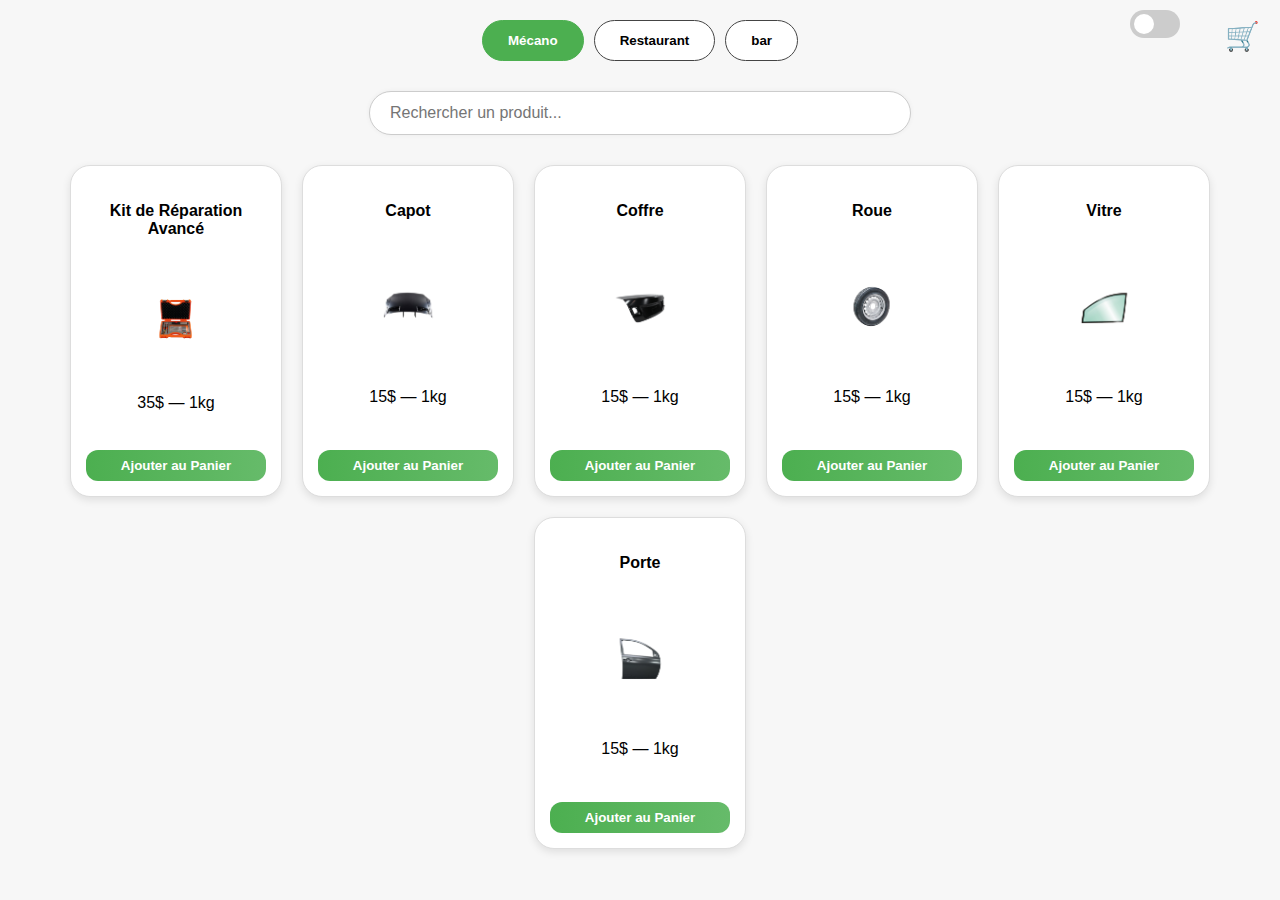
==== commit 6c2554ec: "image fini et facture" ====
--- a/index.html
+++ b/index.html
@@ -45,12 +45,12 @@
     const products = {
       mecano: [
         
-        { name: "Kit de Réparation Avancé", price: 35, weight: 1.0, unit: "kg", img: "images/mecano/.png" },
-        { name: "Capot", price: 15, weight: 1.0, unit: "kg", img: "images/mecano/.png" },
-        { name: "Coffre", price: 15, weight: 1.0, unit: "kg", img: "images/mecano/.png" },
-        { name: "Roue", price: 15, weight: 1.0, unit: "kg", img: "images/rmecano/.png" },
-        { name: "Vitre", price: 15, weight: 1.0, unit: "kg", img: "images/mecano/.png" }, 
-        { name: "Porte", price: 15, weight: 1.0, unit: "kg", img: "images/mecano/.png" }
+        { name: "Kit de Réparation Avancé", price: 35, weight: 1.0, unit: "kg", img: "images/mecano/kit.png" },
+        { name: "Capot", price: 15, weight: 1.0, unit: "kg", img: "images/mecano/capot.png" },
+        { name: "Coffre", price: 15, weight: 1.0, unit: "kg", img: "images/mecano/coffre.png" },
+        { name: "Roue", price: 15, weight: 1.0, unit: "kg", img: "images/mecano/roue.png" },
+        { name: "Vitre", price: 15, weight: 1.0, unit: "kg", img: "images/mecano/vitre.png" }, 
+        { name: "Porte", price: 15, weight: 1.0, unit: "kg", img: "images/mecano/porte.png" }
       ],
 
       restaurant: [
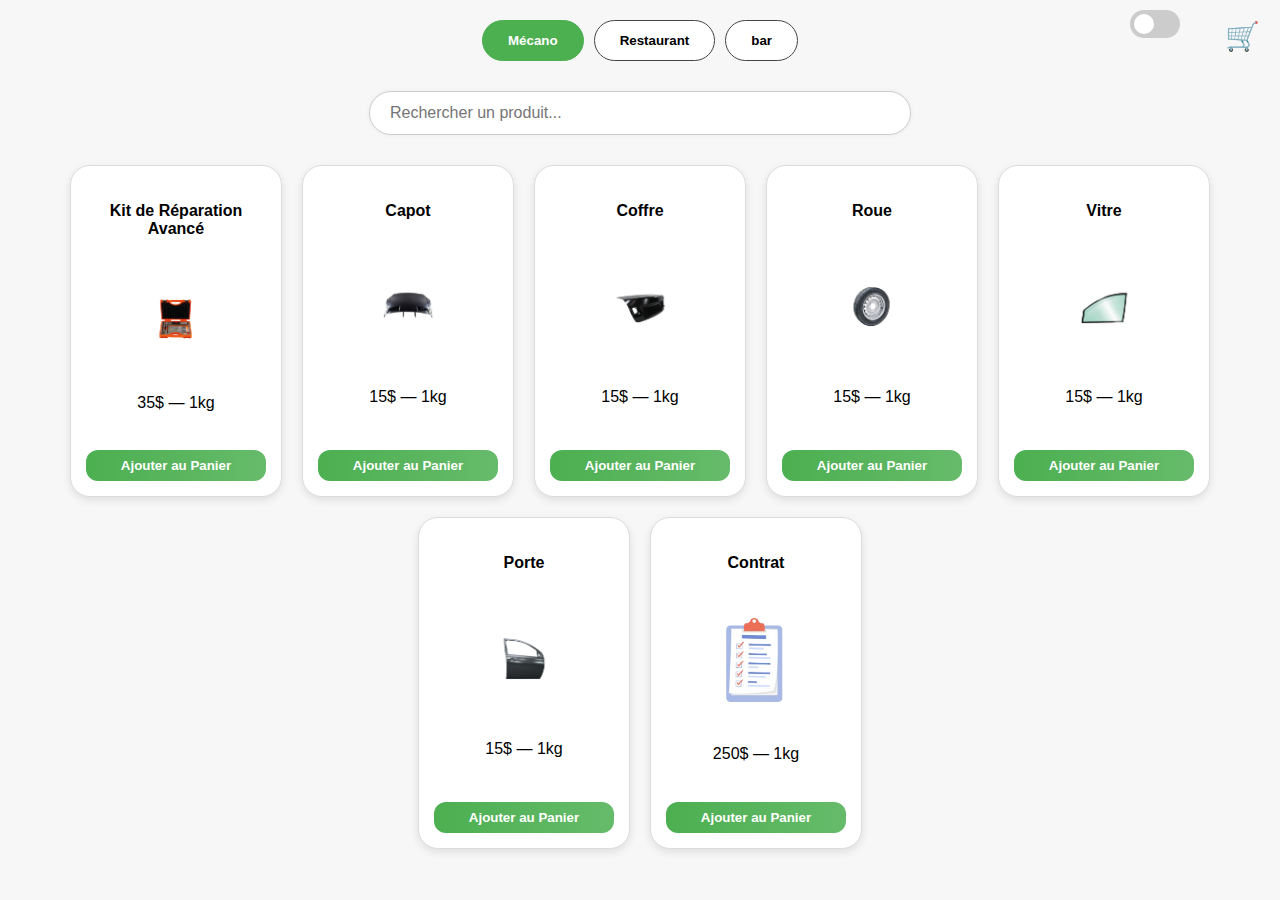
==== commit 5e5615eb: "image mecano" ====
--- a/index.html
+++ b/index.html
@@ -50,7 +50,8 @@
         { name: "Coffre", price: 15, weight: 1.0, unit: "kg", img: "images/mecano/coffre.png" },
         { name: "Roue", price: 15, weight: 1.0, unit: "kg", img: "images/mecano/roue.png" },
         { name: "Vitre", price: 15, weight: 1.0, unit: "kg", img: "images/mecano/vitre.png" }, 
-        { name: "Porte", price: 15, weight: 1.0, unit: "kg", img: "images/mecano/porte.png" }
+        { name: "Porte", price: 15, weight: 1.0, unit: "kg", img: "images/mecano/porte.png" },
+        { name: "Contrat", price: 250, weight: 1.0, unit: "kg", img: "images/mecano/contrat.png" }
       ],
 
       restaurant: [
